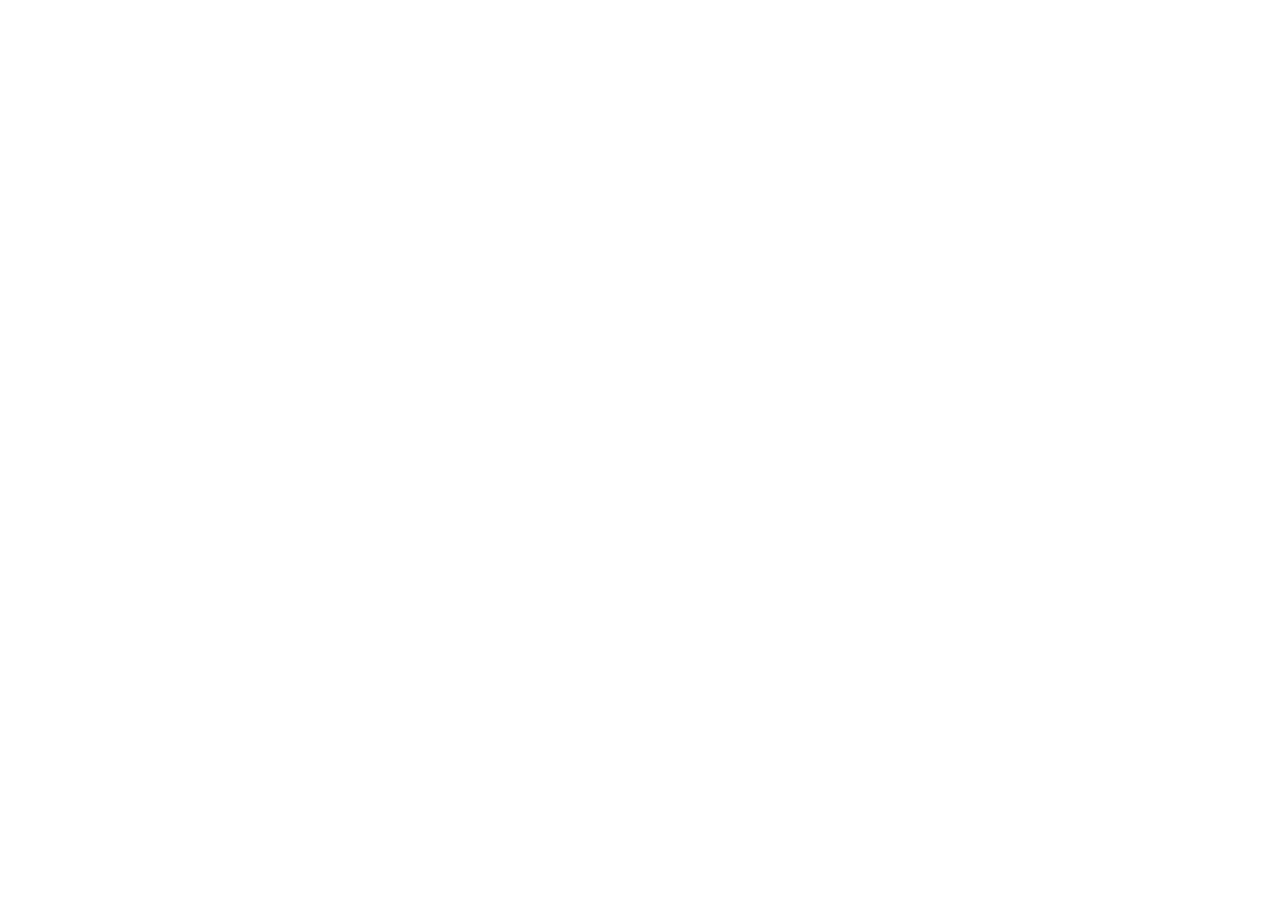
==== index.html @ f56cbf00 "Add static preview entry point" ====
<!doctype html>
<html lang="en">
<head>
  <meta charset="utf-8" />
  <meta name="viewport" content="width=device-width, initial-scale=1, viewport-fit=cover" />
  <meta name="theme-color" content="#0a0b0d" />
  <meta name="description" content="Explore Swift Wakala's agent and main-agent workflows in a no-login, synthetic interactive product preview." />
  <meta property="og:title" content="Swift Wakala | Interactive Preview" />
  <meta property="og:description" content="Explore the complete Swift Wakala journey. No login, no real funds, just an interactive product walkthrough." />
  <title>Swift Wakala — Interactive Product Preview</title>
  <link rel="icon" href="./favicon.svg" type="image/svg+xml" />
  <link rel="stylesheet" href="./styles.css" />
  <script src="./model.js" defer></script>
  <script src="./app.js" defer></script>
</head>
<body><div id="root"></div><noscript>This preview requires JavaScript. No account or login is needed.</noscript></body>
</html>
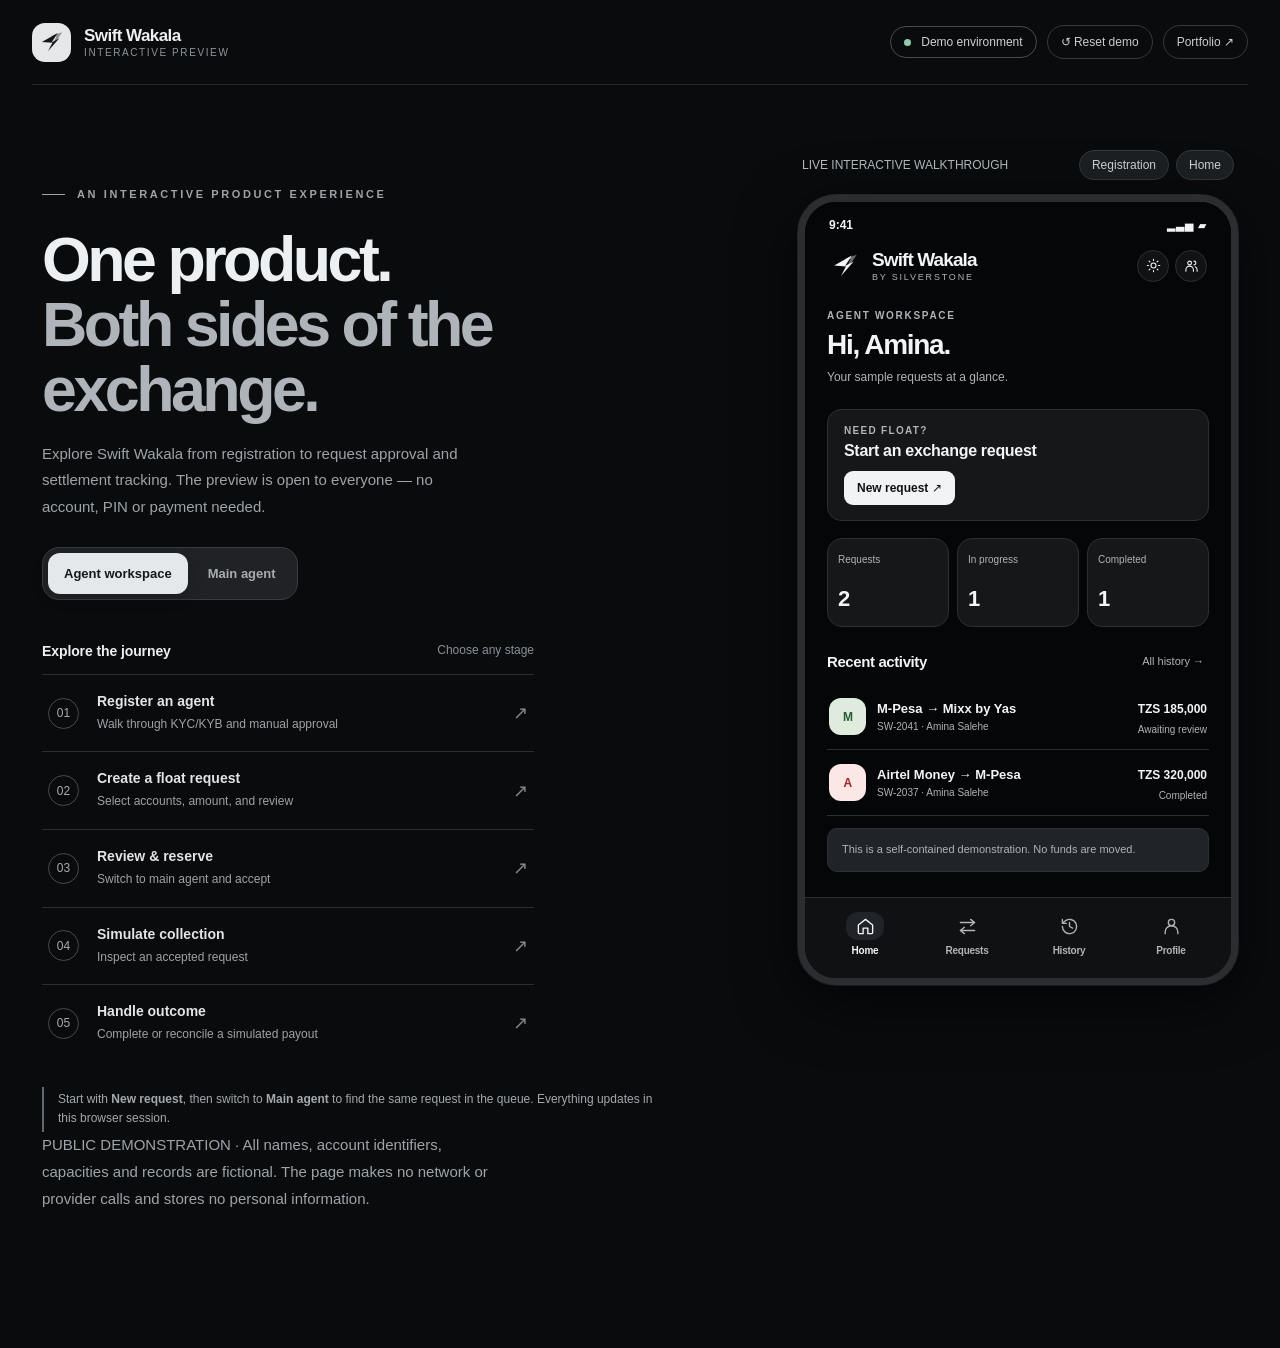
==== commit b67ad379: "Put Swift demo first on mobile, move clutter into an optional guide" ====
--- a/index.html
+++ b/index.html
@@ -9,9 +9,10 @@
   <meta property="og:description" content="Explore the complete Swift Wakala journey. No login, no real funds, just an interactive product walkthrough." />
   <title>Swift Wakala — Interactive Product Preview</title>
   <link rel="icon" href="./favicon.svg" type="image/svg+xml" />
-  <link rel="stylesheet" href="./styles.css" />
+  <link rel="stylesheet" href="./styles.css?v=20261018-clean-mobile" />
   <script src="./model.js" defer></script>
-  <script src="./app.js" defer></script>
+  <link rel="stylesheet" href="./mobile.css?v=20261018-clean-mobile" />
+  <script src="./app.js?v=20261018-clean-mobile" defer></script>
 </head>
 <body><div id="root"></div><noscript>This preview requires JavaScript. No account or login is needed.</noscript></body>
 </html>
--- a/styles.css
+++ b/styles.css
@@ -0,0 +1,11 @@
+:root{font-family:Inter,ui-sans-serif,-apple-system,BlinkMacSystemFont,"Segoe UI",sans-serif;font-synthesis:none;font-optical-sizing:auto;-webkit-font-smoothing:antialiased}*{box-sizing:border-box}body{margin:0;background:#0a0b0d;color:#edf0f2}button,input,select,textarea{font:inherit}button{cursor:pointer}button:disabled{cursor:not-allowed;opacity:.45}a{color:inherit;text-decoration:none}button:focus-visible,input:focus-visible,select:focus-visible,textarea:focus-visible{outline:2px solid #8dc6ff;outline-offset:3px}
+body[data-theme="light"]{--app-bg:#eef0f2;--app-surface:#fff;--app-text:#16191d;--app-secondary:#565b62;--app-border:#d6dade;--app-tint:#e5e8eb;--app-cta:#202428;--app-cta-text:#fff;--app-glass:rgba(255,255,255,.94);--app-green:#18744d;--app-orange:#946226;--app-danger:#a43d4b}
+body[data-theme="dark"]{--app-bg:#050607;--app-surface:#151719;--app-text:#f3f4f5;--app-secondary:#afb4b8;--app-border:#2c3033;--app-tint:#202327;--app-cta:#f2f3f4;--app-cta-text:#101214;--app-glass:rgba(17,19,21,.94);--app-green:#89d6aa;--app-orange:#e4be76;--app-danger:#f1a8b0}
+.shell{max-width:1550px;margin:0 auto;min-height:100svh;padding:0 32px}.topbar{height:85px;border-bottom:1px solid #282b2e;display:flex;justify-content:space-between;align-items:center;gap:20px}.brand{display:flex;align-items:center;gap:13px}.brand-mark{height:39px;width:39px;display:grid;place-items:center;background:#e5e7e8;color:#151718;border-radius:13px}.brand-mark svg{width:26px;height:26px}.brand-name{font-size:17px;letter-spacing:-.55px;font-weight:750}.brand-sub{font-size:10px;color:#8e959b;margin-top:1px;letter-spacing:1.6px;text-transform:uppercase}.top-actions{display:flex;align-items:center;gap:10px}.demo-tag{border:1px solid #474b50;border-radius:30px;font-size:12px;padding:8px 13px;color:#cdd1d4;white-space:nowrap}.demo-tag i,.dot{height:7px;width:7px;border-radius:50%;display:inline-block;background:#91cbac;margin-right:7px}.top-small{background:transparent;border:1px solid #35393d;color:#c9cdd1;border-radius:30px;padding:9px 13px;font-size:12px}.top-small:hover{background:#24272b}
+.studio{display:grid;grid-template-columns:minmax(320px,1fr) minmax(388px,476px);gap:clamp(30px,6vw,105px);align-items:start;max-width:1220px;margin:0 auto;padding:65px 10px 110px}.pitch{padding-top:38px}.eyebrow{font-size:11px;font-weight:750;text-transform:uppercase;letter-spacing:2.6px;color:#9da3a7;display:flex;gap:12px;align-items:center}.eyebrow:before{content:"";display:block;width:23px;height:1px;background:#9da3a7}.pitch h1{font-size:clamp(42px,4.9vw,70px);letter-spacing:-3.5px;line-height:1.04;font-weight:700;margin:27px 0 18px;max-width:660px}.pitch h1 em{font-style:normal;color:#aeb4b9}.pitch>p{color:#9da4a9;line-height:1.78;font-size:15px;max-width:450px;margin:0 0 26px}.role-picker{display:inline-flex;gap:4px;background:#202225;border:1px solid #393c3f;padding:5px;border-radius:17px;max-width:100%}.role-picker button{color:#a8adb2;font-size:13px;padding:13px 16px;border:none;background:transparent;border-radius:12px;font-weight:600;white-space:nowrap}.role-picker button.selected{color:#151719;background:#e5e8ea;box-shadow:0 4px 15px #0003}.role-picker button:not(.selected):hover{color:#fff}.journey{margin-top:43px;max-width:492px}.journey-head{display:flex;justify-content:space-between;gap:10px;margin-bottom:15px}.journey-head h2{font-size:14px;letter-spacing:-.1px;font-weight:680;margin:0}.journey-head span{font-size:12px;color:#899198}.journey-step{width:100%;border:0;border-top:1px solid #2a2e32;background:transparent;color:#e2e5e8;display:flex;text-align:left;gap:18px;padding:18px 6px;align-items:center;transition:background .2s}.journey-step:hover{background:#1b1e20}.journey-step.active{background:#1c2024;border-radius:9px}.step-number{height:31px;width:31px;border:1px solid #444b51;display:grid;place-items:center;border-radius:50%;color:#a5adb3;font-size:12px;flex:none}.journey-step.active .step-number{border-color:#dfe3e5;color:#151719;background:#dfe3e5}.journey-step strong{display:block;font-size:14px;font-weight:600;margin-bottom:6px}.journey-step small{display:block;color:#9da3a7;font-size:12px;line-height:1.55}.step-arrow{margin-left:auto;color:#80868a;font-size:18px}.hint-note{border-left:2px solid #616a71;padding:3px 14px;font-size:12px;line-height:1.65;color:#a3a9ad;margin-top:25px}.footnote{font-size:11px;color:#7b8389;margin-top:30px;max-width:450px;line-height:1.65}
+.phone-wrap{position:sticky;top:30px;width:100%;max-width:440px;justify-self:end}.device-caption{display:flex;justify-content:space-between;align-items:center;color:#b5bdc1;font-size:12px;gap:10px;margin:0 4px 15px}.caption-controls{display:flex;gap:7px}.caption-button{border:1px solid #343a3e;background:#1c2023;color:#cfd4d8;border-radius:18px;padding:7px 12px;font-size:12px}.phone{height:min(790px,calc(100svh - 110px));min-height:600px;border:7px solid #2b2d31;border-radius:38px;background:var(--app-bg);box-shadow:0 16px 60px #000a,0 0 0 1px #696d7060;display:flex;flex-direction:column;color:var(--app-text);overflow:hidden;position:relative;transition:background .2s,color .2s}.phone-top{background:var(--app-bg);flex:none;padding:16px 24px 0;position:relative;z-index:2}.statusline{display:flex;align-items:center;justify-content:space-between;color:var(--app-text);font-weight:700;font-size:12px;padding:0 0 17px}.status-icons{font-size:11px;letter-spacing:1px}.inapp-header{display:flex;align-items:center;justify-content:space-between;padding-bottom:17px;gap:10px}.inapp-brand{display:flex;gap:10px;align-items:center;min-width:0}.wing{width:33px;height:29px;flex:none}.inapp-brand strong{font-size:19px;font-weight:740;letter-spacing:-.9px;display:block;white-space:nowrap}.inapp-brand small{font-size:9px;letter-spacing:1.8px;color:var(--app-secondary);text-transform:uppercase;display:block;margin-top:1px}.header-buttons{display:flex;gap:6px}.circle-btn{width:32px;height:32px;background:var(--app-glass);border:1px solid var(--app-border);color:var(--app-text);border-radius:50%;display:grid;place-items:center;font-size:12px}.phone-content{flex:1;overflow-y:auto;overscroll-behavior:contain;scrollbar-width:thin;padding:0 22px 28px}.app-nav{display:flex;flex:none;justify-content:space-between;align-items:center;background:var(--app-glass);border-top:1px solid var(--app-border);padding:9px 9px 17px;gap:0}.nav-item{flex:1;border:0;background:transparent;color:var(--app-secondary);min-width:0;display:flex;flex-direction:column;gap:5px;align-items:center;font-size:10px;font-weight:600;letter-spacing:-.25px;padding:5px 2px}.nav-item svg{height:19px;width:19px}.nav-item.active{color:var(--app-text)}.nav-icon{display:grid;place-items:center;width:38px;height:28px;border-radius:12px}.nav-item.active .nav-icon{background:var(--app-tint)}
+.screen{padding-top:11px;animation:enter .25s ease both}@keyframes enter{from{opacity:.65;transform:translateY(7px)}to{opacity:1;transform:translateY(0)}}.screen-head{margin-bottom:21px}.screen-kicker{font-size:10px;font-weight:750;text-transform:uppercase;letter-spacing:1.7px;color:var(--app-secondary);margin:0 0 8px}.screen-head h2{font-size:28px;line-height:1.16;letter-spacing:-1.3px;margin:0 0 7px;font-weight:720}.screen-head p{margin:0;color:var(--app-secondary);font-size:12px;line-height:1.65}.hero{background:var(--app-cta);color:var(--app-cta-text);border-radius:23px;padding:24px 22px;margin-bottom:20px;overflow:hidden;position:relative}.hero:after{content:"";position:absolute;right:-26px;top:-38px;height:140px;width:140px;border:1px solid currentColor;opacity:.13;transform:rotate(31deg);border-radius:40px}.hero small{font-size:11px;opacity:.7}.hero h3{font-size:27px;font-weight:720;letter-spacing:-1px;line-height:1.12;margin:14px 0}.hero p{font-size:12px;opacity:.74;line-height:1.6;margin:0 0 17px;max-width:255px}.hero-action{display:inline-flex;align-items:center;gap:8px;background:var(--app-bg);color:var(--app-text);border:none;border-radius:11px;padding:12px 15px;font-size:12px;font-weight:700;position:relative;z-index:1}.kpi-grid{display:grid;grid-template-columns:repeat(3,minmax(0,1fr));gap:8px;margin:0 0 23px}.kpi{background:var(--app-surface);border:1px solid var(--app-border);border-radius:15px;padding:14px 10px;min-width:0}.kpi span{display:block;font-size:10px;color:var(--app-secondary);line-height:1.4;min-height:28px}.kpi strong{display:block;font-size:22px;letter-spacing:-1px;margin-top:5px}.section-title{display:flex;align-items:center;justify-content:space-between;gap:8px;margin-bottom:12px}.section-title h3{font-size:15px;margin:0;font-weight:700;letter-spacing:-.4px}.text-link{border:0;background:transparent;color:var(--app-secondary);font-size:11px;padding:5px}.text-link:hover{text-decoration:underline}.data-row{display:flex;gap:11px;align-items:center;width:100%;text-align:left;color:var(--app-text);background:transparent;border:0;border-bottom:1px solid var(--app-border);padding:14px 2px}.data-row:hover,.account-item:hover{background:var(--app-tint);border-radius:10px}.network-emblem{width:37px;height:37px;border-radius:12px;display:grid;place-items:center;flex:none;font-size:12px;font-weight:800;letter-spacing:-.8px}.row-main{flex:1;min-width:0}.row-main strong{font-size:13px;display:block;font-weight:650;white-space:nowrap;overflow:hidden;text-overflow:ellipsis}.row-main small{display:block;font-size:10px;color:var(--app-secondary);margin-top:5px;white-space:nowrap;overflow:hidden;text-overflow:ellipsis}.row-tail{text-align:right}.row-tail strong{font-size:12px;white-space:nowrap}.row-tail small{display:block;color:var(--app-secondary);font-size:10px;margin-top:7px}.empty{border:1px dashed var(--app-border);border-radius:16px;padding:23px 18px;color:var(--app-secondary);font-size:12px;line-height:1.6;text-align:center}.filter-bar{display:flex;gap:7px;overflow:auto;padding:1px 0 12px;scrollbar-width:none}.filter{background:transparent;color:var(--app-secondary);border:1px solid var(--app-border);padding:8px 12px;border-radius:25px;font-size:11px;white-space:nowrap}.filter.active{background:var(--app-cta);color:var(--app-cta-text);border-color:var(--app-cta)}.pill{display:inline-flex;align-items:center;border-radius:6px;padding:4px 7px;background:var(--app-tint);font-size:9px;font-weight:700;white-space:nowrap}.pill.green{color:var(--app-green)}.pill.amber{color:var(--app-orange)}.pill.red{color:var(--app-danger)}.pill.grey{color:var(--app-secondary)}.pill + .pill{margin-left:4px}
+.form-card{padding:18px;background:var(--app-surface);border:1px solid var(--app-border);border-radius:18px;margin-bottom:15px}.card-caption{color:var(--app-secondary);text-transform:uppercase;letter-spacing:1.4px;font-weight:750;font-size:10px;margin:0 0 14px}.field{margin:0 0 15px}.field:last-child{margin-bottom:0}.field label{display:block;color:var(--app-text);font-size:12px;font-weight:620;margin:0 0 8px}.field input,.field select,.field textarea{width:100%;background:var(--app-bg);border:1px solid var(--app-border);border-radius:10px;color:var(--app-text);height:43px;padding:0 12px;font-size:13px;outline:none}.field textarea{height:72px;padding-top:12px;resize:vertical}.field input:focus,.field select:focus,.field textarea:focus{border-color:var(--app-secondary)}.field input::placeholder,.field textarea::placeholder{color:var(--app-secondary);opacity:.7}.field-help{display:block;color:var(--app-secondary);font-size:10px;margin-top:6px}.inline-two{display:grid;grid-template-columns:1fr 1fr;gap:10px}.switch-line{display:flex;align-items:center;gap:10px;justify-content:space-between;font-size:12px;color:var(--app-text);padding:6px 0}.switch-line input{accent-color:var(--app-text);width:17px;height:17px}.btn{display:inline-flex;align-items:center;justify-content:center;gap:8px;border:1px solid var(--app-border);background:var(--app-surface);color:var(--app-text);padding:12px 15px;min-height:43px;border-radius:11px;font-size:12px;font-weight:700;line-height:1.3}.btn.primary{background:var(--app-cta);color:var(--app-cta-text);border-color:var(--app-cta)}.btn.secondary{background:var(--app-tint)}.btn.warn{border-color:var(--app-danger);color:var(--app-danger)}.btn.full{width:100%}.btn:hover{filter:brightness(.93)}.btn + .btn{margin-left:7px}.button-row{display:flex;flex-wrap:wrap;gap:8px;margin:13px 0}.button-row .btn{flex:1;margin:0}.caption{font-size:10px;line-height:1.5;color:var(--app-secondary)}.detail-card{border:1px solid var(--app-border);padding:16px;border-radius:18px;background:var(--app-surface);margin:0 0 15px}.detail-card h3{font-size:16px;margin:0 0 10px;letter-spacing:-.3px}.detail-card p{font-size:12px;color:var(--app-secondary);line-height:1.6}.divider{height:1px;background:var(--app-border);margin:15px 0}.detail-line{display:flex;justify-content:space-between;gap:12px;padding:9px 0;font-size:11px;border-bottom:1px solid var(--app-border)}.detail-line:last-child{border:0}.detail-line span{color:var(--app-secondary)}.detail-line strong{text-align:right;font-size:11px;max-width:63%;overflow-wrap:anywhere}.money-hero{background:var(--app-surface);border:1px solid var(--app-border);border-radius:19px;padding:22px;margin-bottom:17px}.money-hero small{font-size:12px;color:var(--app-secondary)}.money-hero strong{font-size:32px;letter-spacing:-1.2px;display:block;margin:8px 0}.money-hero p{margin:0;font-size:11px;line-height:1.5;color:var(--app-secondary)}.notice{border:1px solid var(--app-border);background:var(--app-tint);padding:12px 14px;border-radius:10px;line-height:1.6;color:var(--app-secondary);font-size:11px;margin:12px 0}.notice strong{color:var(--app-text)}.back{border:0;background:transparent;color:var(--app-secondary);font-size:12px;padding:3px 0 18px}.request-item{border:1px solid var(--app-border);background:var(--app-surface);border-radius:16px;margin:0 0 11px;text-align:left;padding:16px;width:100%;color:var(--app-text)}.request-item:hover{border-color:var(--app-secondary)}.request-top{display:flex;align-items:center;justify-content:space-between;gap:8px}.request-top strong{font-size:12px}.request-route{font-size:13px;line-height:1.6;margin:11px 0 7px}.request-meta{font-size:11px;color:var(--app-secondary);display:flex;justify-content:space-between;gap:7px}.account-item{padding:14px 4px;border-bottom:1px solid var(--app-border);display:flex;align-items:center;gap:12px}.account-item .row-main{font-size:12px}.timeline{border-left:1px solid var(--app-border);margin:13px 0 18px 6px;padding-left:19px}.timeline-item{position:relative;font-size:11px;color:var(--app-secondary);padding:0 0 17px;line-height:1.55}.timeline-item:before{content:"";width:7px;height:7px;position:absolute;left:-23px;top:4px;background:var(--app-secondary);border:2px solid var(--app-bg);border-radius:50%}.progress-track{display:flex;gap:5px;margin:13px 0 21px}.progress-track span{height:4px;flex:1;background:var(--app-border);border-radius:10px}.progress-track span.done{background:var(--app-text)}.welcome-screen{text-align:center;padding-top:37px}.welcome-screen .intro-mark{display:grid;place-items:center;height:85px;width:85px;background:var(--app-surface);border-radius:27px;margin:0 auto 20px}.welcome-screen .intro-mark svg{width:60px;height:60px}.welcome-screen h2{font-size:30px;letter-spacing:-1px;line-height:1.15;margin:0 0 13px}.welcome-screen p{font-size:13px;color:var(--app-secondary);line-height:1.8;margin-bottom:20px}.intro-actions{display:grid;gap:10px}
+.overlay{position:absolute;inset:0;background:#0009;z-index:10;display:flex;align-items:flex-end}.sheet{background:var(--app-bg);border-radius:23px 23px 0 0;box-shadow:0 -10px 35px #0004;color:var(--app-text);width:100%;padding:15px 23px 35px;max-height:85%;overflow:auto}.sheet-handle{height:4px;width:38px;border-radius:10px;background:var(--app-border);margin:0 auto 20px}.sheet h3{font-size:20px;letter-spacing:-.6px;margin:0 0 10px}.sheet p{font-size:12px;line-height:1.7;color:var(--app-secondary);margin:0 0 14px}.toast{position:absolute;bottom:90px;left:14px;right:14px;background:var(--app-cta);color:var(--app-cta-text);border-radius:11px;font-size:12px;line-height:1.5;padding:14px 17px;z-index:20;box-shadow:0 5px 24px #0005}.mini-progress{font-size:10px;text-transform:uppercase;letter-spacing:1px;font-weight:700;color:var(--app-secondary);margin:7px 0 12px}.footer-area{margin-top:20px}.flow-explainer{display:flex;gap:8px;flex-wrap:wrap;margin:12px 0}.tiny-pill{border:1px solid var(--app-border);font-size:10px;padding:6px 9px;border-radius:10px;color:var(--app-secondary)}
+@media(max-width:900px){.shell{padding:0 18px}.studio{grid-template-columns:1fr;gap:25px;padding:36px 0 60px}.pitch{padding:0}.pitch h1{font-size:clamp(38px,7vw,60px);letter-spacing:-2px;margin:18px 0}.journey{margin-top:24px;max-width:none}.journey-step{padding:11px 6px}.phone-wrap{position:static;justify-self:center;max-width:470px}.phone{height:740px}.topbar{height:72px}.footnote{margin:15px 0}.device-caption{margin-top:10px}}@media(max-width:480px){.shell{padding:0 12px}.topbar{height:66px}.brand-name{font-size:15px}.brand-mark{width:33px;height:33px}.top-actions .demo-tag{display:none}.top-small{font-size:11px;padding:9px}.studio{padding:25px 0 45px}.pitch h1{font-size:40px;letter-spacing:-2px}.pitch>p{font-size:13px;line-height:1.65}.role-picker{width:100%}.role-picker button{flex:1;padding:12px 7px;font-size:12px}.journey{display:none}.hint-note{margin-top:14px}.phone-wrap{width:100%;max-width:none}.phone{width:100%;height:min(740px,calc(100svh - 96px));min-height:570px;border-radius:26px;border-width:4px}.phone-content{padding-left:17px;padding-right:17px}.phone-top{padding-left:19px;padding-right:19px}.screen-head h2{font-size:26px}.device-caption{font-size:11px}.caption-button{font-size:11px;padding:6px 9px}}@media(prefers-reduced-motion:reduce){.screen{animation:none}*{scroll-behavior:auto!important;transition:none!important}}
+@media(max-width:480px){.pitch h1{font-size:33px;line-height:1.05;letter-spacing:-1.6px;margin:12px 0}.pitch>p{font-size:12px;margin-bottom:16px}.pitch .eyebrow{font-size:9px;letter-spacing:2px}.hint-note,.footnote{display:none}.studio{gap:10px}.role-picker button{padding:10px 7px}.device-caption{margin-top:9px;margin-bottom:10px}}
--- a/mobile.css
+++ b/mobile.css
@@ -0,0 +1,66 @@
+
+/* Put the actual product first on small screens. No duplicate marketing hero. */
+.mobile-stage,.mobile-more{display:none}
+.quick-start{background:var(--app-surface);border:1px solid var(--app-border);border-radius:14px;padding:15px 16px;margin:0 0 17px;display:grid;gap:6px}
+.quick-start-label{color:var(--app-secondary);font-size:10px;font-weight:750;letter-spacing:1.3px}
+.quick-start strong{font-size:16px;font-weight:720;letter-spacing:-.3px}
+.quick-start-action{border:none;background:var(--app-cta);color:var(--app-cta-text);font-size:12px;font-weight:700;border-radius:9px;padding:10px 13px;justify-self:start;margin-top:5px}
+.quick-start-action:hover{filter:brightness(.9)}
+@media(max-width:900px){
+  .shell{padding:0 16px}
+  .topbar{height:58px;gap:10px}
+  .studio{display:flex;flex-direction:column;gap:0;margin:0 auto;padding:0 0 45px}
+  .pitch{display:none}
+  .phone-wrap{order:-1;position:static;max-width:540px;width:100%;margin:0 auto}
+  .device-caption{display:none}
+  .mobile-stage{display:flex;align-items:center;gap:14px;padding:13px 1px 12px;justify-content:space-between}
+  .mobile-stage-label{color:#a1a6aa;font-size:12px;font-weight:650;white-space:nowrap}
+  .mobile-role-picker{display:flex;min-width:0;gap:3px;background:#222529;border:1px solid #393e42;padding:3px;border-radius:11px;flex:1;max-width:350px}
+  .mobile-role-picker button{border:0;background:transparent;color:#b3bac0;padding:10px 9px;font-size:12px;font-weight:700;min-width:0;flex:1;border-radius:8px;white-space:nowrap}
+  body[data-role="agent"] .mobile-role-picker [data-role="agent"],body[data-role="main"] .mobile-role-picker [data-role="main"]{background:#f0f1f2;color:#121416}
+  .phone{height:min(780px,calc(100svh - 145px));min-height:485px;border-radius:22px;border-width:4px}
+  .mobile-more{display:block;margin:14px 0 0;border-top:1px solid #34383c;border-bottom:1px solid #34383c;color:#c4c9ce}
+  .mobile-more summary{cursor:pointer;list-style:none;display:flex;justify-content:space-between;align-items:center;font-size:12px;font-weight:650;padding:14px 3px}
+  .mobile-more summary::-webkit-details-marker{display:none}
+  .mobile-more summary span{font-size:19px;font-weight:400;line-height:1}
+  .mobile-more[open] summary span{transform:rotate(45deg)}
+  .mobile-more-inner{padding:0 3px 15px}
+  .mobile-more-inner p{font-size:12px;line-height:1.65;color:#929ba1;margin:0 0 14px}
+  .mobile-more-actions{display:flex;gap:8px;flex-wrap:wrap}
+  .mobile-more-actions button{border:1px solid #4b5258;color:#d8dde0;background:#1d2023;border-radius:8px;padding:10px 12px;font-size:12px}
+  .phone-top{padding-top:11px}
+  .statusline{display:none}
+  .inapp-header{padding-bottom:10px}
+  .inapp-brand small{display:none}
+  .screen{padding-top:8px}
+  .screen-head{margin-bottom:13px}
+  .screen-head h2{font-size:24px}
+  .screen-head p{font-size:12px}
+  .kpi-grid{gap:7px;margin-bottom:17px}
+  .kpi{padding:11px 8px}
+  .kpi strong{font-size:21px}
+  .app-nav{padding-bottom:10px}
+}
+@media(max-width:480px){
+  .shell{padding:0 12px}
+  .topbar{height:56px}
+  .brand{gap:8px}
+  .brand-sub{display:none}
+  .brand-mark{height:33px;width:33px;border-radius:10px}
+  .brand-name{font-size:16px}
+  .demo-tag,.top-actions button[data-action="reset"]{display:none!important}
+  .top-actions{gap:0}
+  .top-small{padding:8px 10px;font-size:11px}
+  .studio{padding-top:0}
+  .mobile-stage{padding:10px 0}
+  .mobile-stage-label{font-size:11px}
+  .mobile-role-picker button{padding:9px 6px;font-size:12px}
+  .phone{height:calc(100svh - 126px);min-height:440px;border-radius:18px;border-width:3px}
+  .phone-content{padding-left:16px;padding-right:16px}
+  .phone-top{padding-left:16px;padding-right:16px}
+  .inapp-brand strong{font-size:17px}
+  .quick-start{padding:13px 14px}
+  .quick-start strong{font-size:15px}
+  .kpi span{font-size:9px}
+}
+@media(prefers-reduced-motion:reduce){.mobile-more summary span{transition:none}}
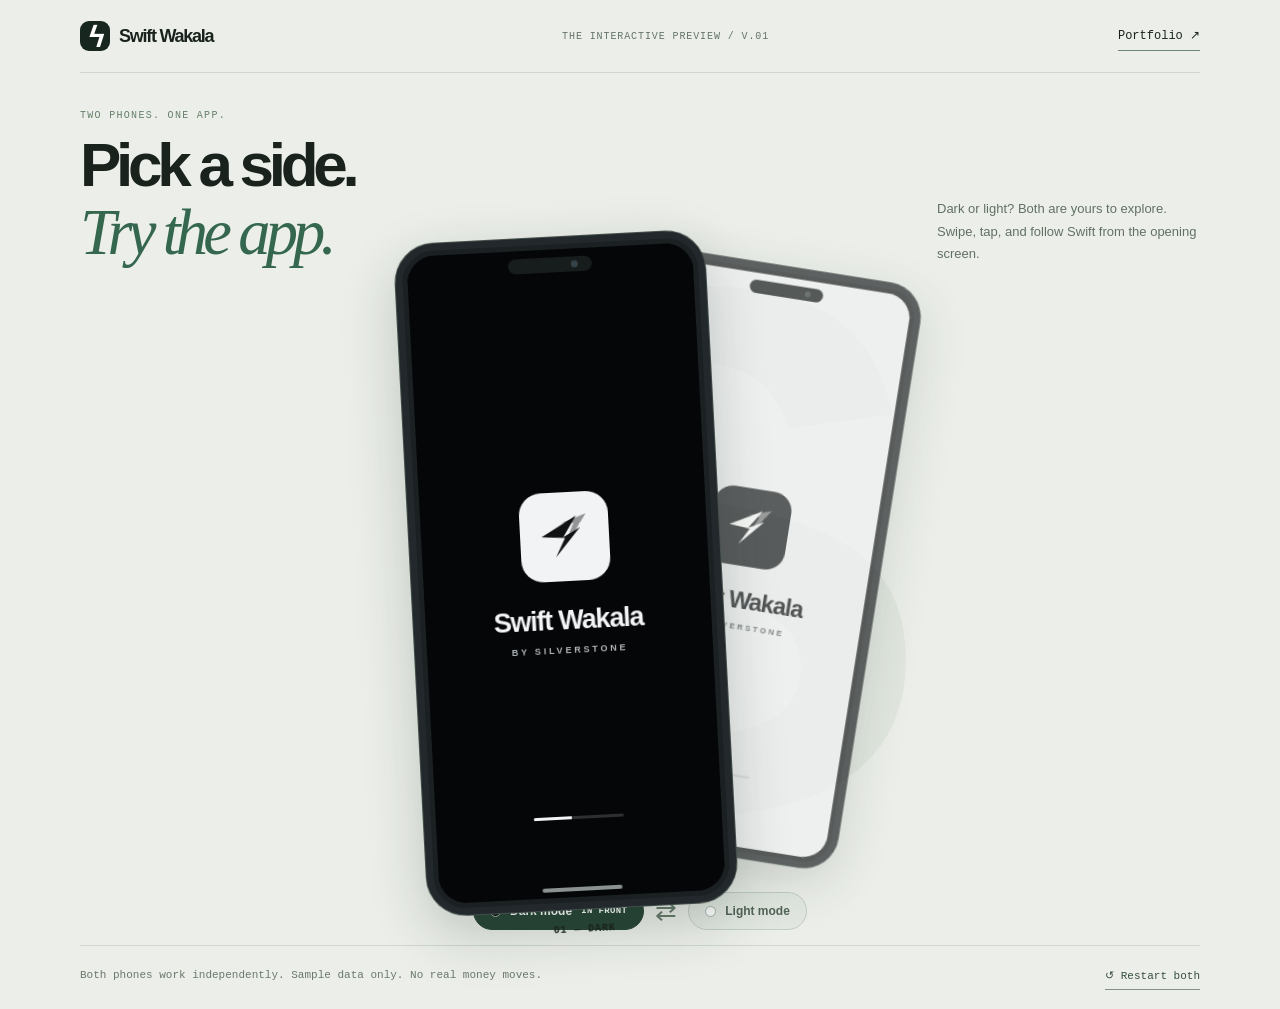
==== commit 7650337f: "Launch dual interactive light and dark phone showcase as Swift preview homepage" ====
--- a/index.html
+++ b/index.html
@@ -1,18 +1,58 @@
 <!doctype html>
 <html lang="en">
 <head>
-  <meta charset="utf-8" />
-  <meta name="viewport" content="width=device-width, initial-scale=1, viewport-fit=cover" />
-  <meta name="theme-color" content="#0a0b0d" />
-  <meta name="description" content="Explore Swift Wakala's agent and main-agent workflows in a no-login, synthetic interactive product preview." />
-  <meta property="og:title" content="Swift Wakala | Interactive Preview" />
-  <meta property="og:description" content="Explore the complete Swift Wakala journey. No login, no real funds, just an interactive product walkthrough." />
-  <title>Swift Wakala — Interactive Product Preview</title>
-  <link rel="icon" href="./favicon.svg" type="image/svg+xml" />
-  <link rel="stylesheet" href="./styles.css?v=20261018-clean-mobile" />
-  <script src="./model.js" defer></script>
-  <link rel="stylesheet" href="./mobile.css?v=20261018-clean-mobile" />
-  <script src="./app.js?v=20261018-clean-mobile" defer></script>
+  <meta charset="utf-8">
+  <meta name="viewport" content="width=device-width,initial-scale=1,viewport-fit=cover">
+  <meta name="theme-color" content="#ecefe9">
+  <meta name="description" content="Explore Swift Wakala on two independent interactive phone screens, with splash, light and dark mode, and swipe-to-swap navigation.">
+  <meta property="og:title" content="Swift Wakala / Two Ways to Explore">
+  <meta property="og:description" content="Two interactive phones. Dark and light. Start from the splash.">
+  <title>Swift Wakala / Interactive Phones</title>
+  <link rel="icon" href="./favicon.svg" type="image/svg+xml">
+  <link rel="stylesheet" href="./showcase.css?v=20261019-1">
+  <script src="./showcase.js?v=20261019-1" defer></script>
 </head>
-<body><div id="root"></div><noscript>This preview requires JavaScript. No account or login is needed.</noscript></body>
+<body>
+  <a class="skip-link" href="#phone-stage">Skip to the phones</a>
+  <main class="showcase">
+    <header class="topline">
+      <a class="wordmark" href="https://smart01-bot.github.io/" aria-label="Return to the portfolio"><span class="bolt" aria-hidden="true">ϟ</span> Swift Wakala</a>
+      <span class="subtitle">THE INTERACTIVE PREVIEW / V.01</span>
+      <a class="back-link" href="https://smart01-bot.github.io/">Portfolio ↗</a>
+    </header>
+    <div class="opening">
+      <div><span class="eyebrow">TWO PHONES. ONE APP.</span><h1>Pick a side.<br><em>Try the app.</em></h1></div>
+      <p>Dark or light? Both are yours to explore. Swipe, tap, and follow Swift from the opening screen.</p>
+    </div>
+    <section class="phone-stage" id="phone-stage" aria-label="Two independently interactive Swift Wakala phones. Swipe or use the buttons to switch." tabindex="0">
+      <div class="stage-letter" aria-hidden="true">S</div>
+      <div class="handset is-front" data-phone="dark">
+        <div class="device">
+          <div class="earpiece" aria-hidden="true"><span></span></div>
+          <iframe src="./experience.html?handset=1&amp;theme=dark" loading="eager" title="Swift Wakala dark mode phone, interactive application"></iframe>
+          <div class="home-bar" aria-hidden="true"></div>
+        </div>
+        <span class="sticker">01 — DARK</span>
+      </div>
+      <div class="handset is-back" data-phone="light">
+        <div class="device">
+          <div class="earpiece" aria-hidden="true"><span></span></div>
+          <iframe src="./experience.html?handset=1&amp;theme=light" loading="eager" title="Swift Wakala light mode phone, interactive application"></iframe>
+          <div class="home-bar" aria-hidden="true"></div>
+        </div>
+        <span class="sticker">02 — LIGHT</span>
+      </div>
+      <div class="swipe-note" aria-hidden="true">← SWIPE TO SWAP →</div>
+    </section>
+    <div class="selector" role="group" aria-label="Bring a phone to the front">
+      <button type="button" data-focus="dark" aria-pressed="true"><i class="dark-dot" aria-hidden="true"></i> Dark mode <span class="front-note">IN FRONT</span></button>
+      <span class="swap" aria-hidden="true">⇄</span>
+      <button type="button" data-focus="light" aria-pressed="false"><i class="light-dot" aria-hidden="true"></i> Light mode <span class="front-note">IN FRONT</span></button>
+    </div>
+    <footer class="bottomline">
+      <p>Both phones work independently. Sample data only. No real money moves.</p>
+      <button type="button" id="restart">↺ Restart both</button>
+    </footer>
+  </main>
+</body>
 </html>
--- a/showcase.css
+++ b/showcase.css
@@ -0,0 +1,76 @@
+/* Two handset objects, both running the actual synthetic Swift browser app. */
+:root{--paper:#ecefe9;--ink:#19221d;--pine:#244b39;--line:#ced6ce;color-scheme:light}
+*{box-sizing:border-box}
+body{margin:0;background:var(--paper);color:var(--ink);font-family:Arial,Helvetica,sans-serif;-webkit-font-smoothing:antialiased;min-width:300px}
+a{color:inherit;text-decoration:none}
+button{font:inherit;cursor:pointer}
+button:focus-visible,a:focus-visible,.phone-stage:focus-visible{outline:3px solid #b77755;outline-offset:5px}
+.skip-link{position:fixed;top:-100px;left:12px;padding:11px 16px;background:var(--pine);color:white;z-index:50}.skip-link:focus{top:10px}
+.showcase{width:min(1120px,calc(100% - 66px));min-height:100svh;margin:auto;display:flex;flex-direction:column}
+.topline{display:flex;align-items:center;justify-content:space-between;gap:18px;height:73px;border-bottom:1px solid var(--line)}
+.wordmark{font-size:18px;font-weight:800;letter-spacing:-.07em;display:flex;align-items:center;gap:9px;white-space:nowrap}
+.bolt{display:grid;place-items:center;background:#182620;color:white;border-radius:9px;height:30px;width:30px;font-size:28px}
+.subtitle,.eyebrow,.bottomline,.swipe-note,.sticker,.front-note{font-family:"Courier New",Courier,monospace}
+.subtitle{font-size:10px;letter-spacing:.09em;color:#647469}
+.back-link{font:12px "Courier New",monospace;border-bottom:1px solid #6d8675;padding:7px 0;white-space:nowrap}
+.opening{display:flex;align-items:end;justify-content:space-between;gap:40px;padding-top:31px}
+.eyebrow{font-size:10px;letter-spacing:.13em;color:#637f69}
+.opening h1{font-weight:800;font-size:clamp(40px,5vw,62px);letter-spacing:-.085em;line-height:1.02;margin:11px 0 0}
+.opening h1 em{font:italic 1.04em Georgia,serif;letter-spacing:-.075em;color:#35674f}
+.opening p{font-size:13px;line-height:1.75;color:#617064;max-width:263px;margin:0 0 4px}
+.phone-stage{position:relative;height:min(700px,68svh);min-height:535px;margin-top:3px;isolation:isolate;touch-action:pan-y;outline:none}
+.stage-letter{position:absolute;top:45%;left:49%;transform:translate(-50%,-50%);font-size:min(78vw,750px);font-weight:900;letter-spacing:-.15em;line-height:1;pointer-events:none;color:#e1e7df;user-select:none}
+.handset{position:absolute;top:49%;left:50%;width:clamp(235px,26vw,310px);aspect-ratio:9/19.5;z-index:1;transition:transform .62s cubic-bezier(.2,1,.3,1),opacity .45s ease,filter .45s ease;will-change:transform;cursor:pointer}
+.device{width:100%;height:100%;background:#1b2022;border:7px solid #22282b;padding:5px;border-radius:39px;overflow:hidden;box-shadow:0 19px 56px #192a2338,0 0 0 1px #4a5551;position:relative}
+.device iframe{width:100%;height:100%;display:block;border:none;border-radius:28px;background:#08090a}
+.earpiece{position:absolute;width:84px;height:15px;background:#171c1d;border-radius:18px;left:50%;top:13px;transform:translateX(-50%);z-index:4;pointer-events:none}
+.earpiece span{display:block;width:7px;height:7px;border-radius:50%;background:#35434a;margin:4px 0 0 63px}
+.home-bar{position:absolute;width:80px;height:4px;border-radius:3px;background:#c4cdca;opacity:.7;bottom:11px;left:50%;transform:translateX(-50%);pointer-events:none}
+.handset.is-front{z-index:3;opacity:1;filter:none;transform:translate(-50%,-50%) translateX(-74px) rotate(-3deg)}
+.handset.is-back{z-index:2;opacity:.72;filter:saturate(.75);transform:translate(-50%,-50%) translateX(104px) translateY(-14px) rotate(9deg) scale(.88)}
+.handset.is-back iframe{pointer-events:none}
+.handset.is-back:hover{opacity:.93}
+.sticker{position:absolute;left:50%;bottom:-26px;transform:translateX(-50%);white-space:nowrap;font-size:10px;letter-spacing:.09em;font-weight:700}
+.swipe-note{position:absolute;left:50%;bottom:2px;transform:translateX(-50%);white-space:nowrap;color:#617466;font-size:10px;letter-spacing:.08em}
+.selector{display:flex;justify-content:center;align-items:center;gap:11px;padding:7px 0 15px}
+.selector button{background:#e2e8e1;color:#526456;border:1px solid #c2cec3;border-radius:40px;padding:11px 16px;font-weight:700;font-size:12px;display:flex;gap:9px;align-items:center;white-space:nowrap}
+.selector button[aria-pressed=true]{background:#274536;color:#fff;border-color:#274536}
+.selector i{width:11px;height:11px;display:block;border-radius:50%;border:1px solid #a6b5aa}
+.dark-dot{background:#111415}.light-dot{background:white}
+.front-note{font-size:9px;letter-spacing:.04em}
+.selector button[aria-pressed=false] .front-note{display:none}
+.swap{font-size:26px;color:#687b6a}
+.bottomline{border-top:1px solid var(--line);padding:16px 0 19px;display:flex;justify-content:space-between;align-items:center;gap:24px;font-size:11px;color:#69786b;margin-top:auto}
+.bottomline p{margin:0;line-height:1.6}
+.bottomline button{font-size:11px;border:0;border-bottom:1px solid #839186;background:none;color:#364f3e;padding:7px 0;white-space:nowrap}
+@media(max-width:750px){
+.showcase{width:calc(100% - 34px)}
+.topline{height:62px}
+.wordmark{font-size:16px}.bolt{width:28px;height:28px}
+.subtitle{display:none}
+.opening{padding-top:24px}
+.opening h1{font-size:clamp(38px,8.5vw,53px)}
+.opening p{display:none}
+.phone-stage{height:min(660px,69svh);min-height:485px;margin-top:9px}
+.handset{width:clamp(219px,61vw,285px)}
+.handset.is-front{transform:translate(-50%,-50%) translateX(-35px) rotate(-3.5deg)}
+.handset.is-back{transform:translate(-50%,-50%) translateX(64px) translateY(-11px) rotate(8deg) scale(.88)}
+}
+@media(max-width:440px){
+.showcase{width:calc(100% - 28px)}
+.opening h1{font-size:37px}
+.phone-stage{height:575px;min-height:0}
+.handset{width:clamp(207px,66vw,264px)}
+.handset.is-front{transform:translate(-50%,-50%) translateX(-25px) rotate(-3deg)}
+.handset.is-back{transform:translate(-50%,-50%) translateX(59px) translateY(-8px) rotate(8deg) scale(.87)}
+.device{border-radius:31px;border-width:6px;padding:4px}
+.device iframe{border-radius:22px}
+.earpiece{top:11px;width:65px;height:12px}.earpiece span{margin:3px 0 0 48px;width:6px;height:6px}
+.sticker{bottom:-22px;font-size:9px}
+.selector{gap:6px}
+.selector button{padding:10px 12px;font-size:11px;gap:6px}
+.front-note{display:none!important}
+.bottomline{gap:8px}.bottomline p{max-width:220px;font-size:10px}.bottomline button{font-size:10px}
+}
+@media(max-width:355px){.phone-stage{height:525px}.handset{width:68vw}.selector button{padding:9px;font-size:10px}}
+@media(prefers-reduced-motion:reduce){.handset{transition:none!important}}
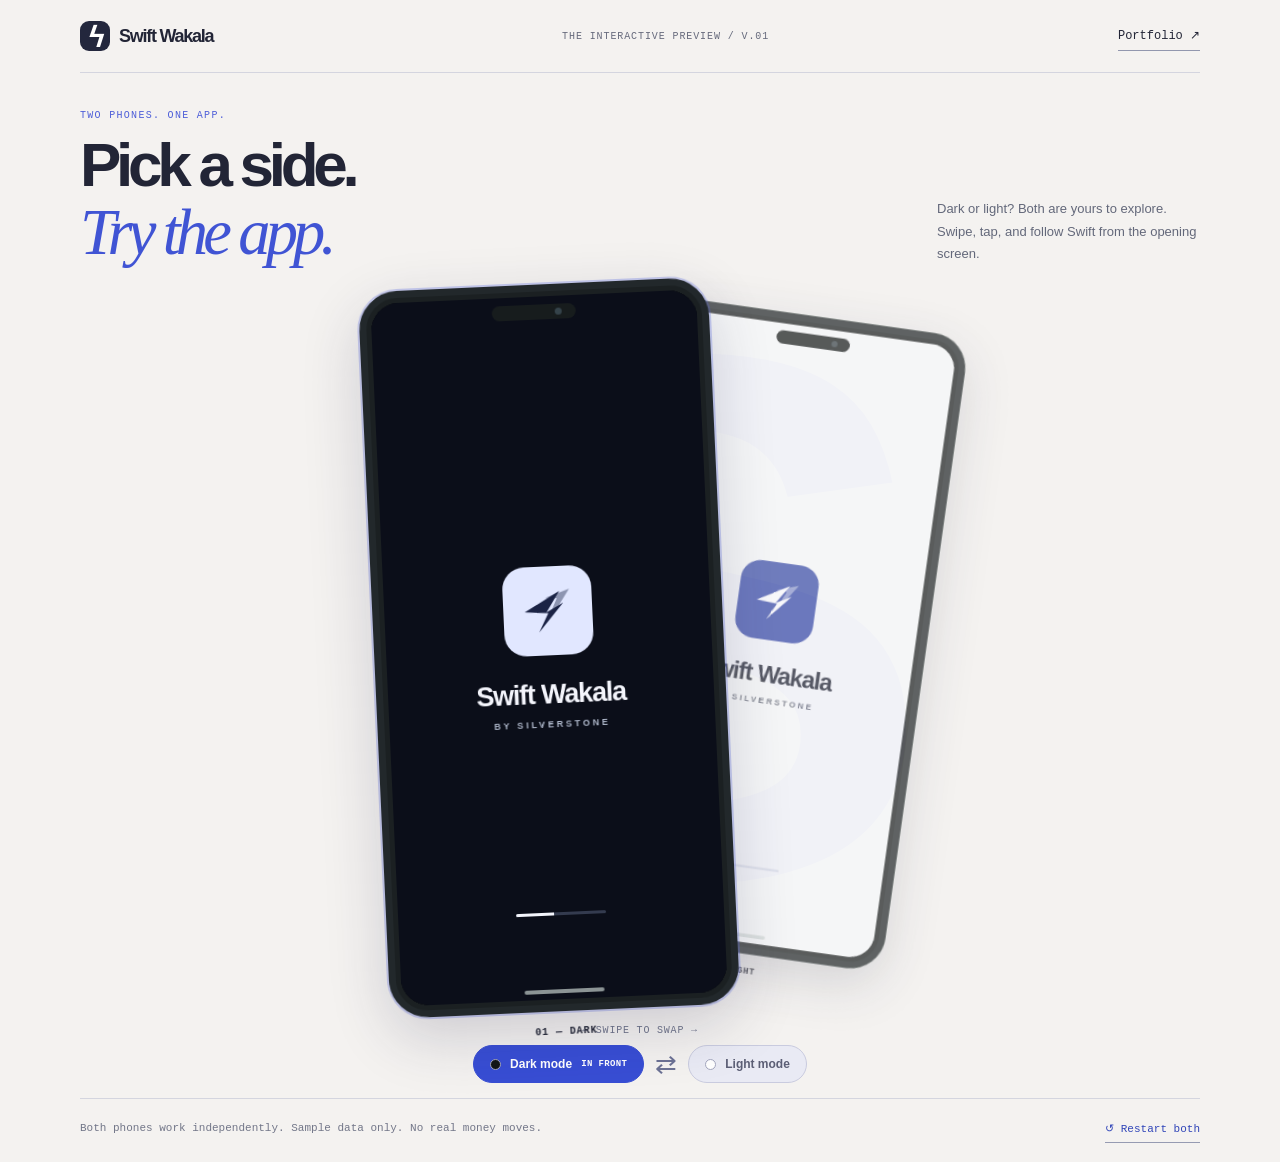
==== commit 412b23cd: "Refresh Swift showcase with porcelain charcoal and cobalt colours" ====
--- a/index.html
+++ b/index.html
@@ -3,13 +3,13 @@
 <head>
   <meta charset="utf-8">
   <meta name="viewport" content="width=device-width,initial-scale=1,viewport-fit=cover">
-  <meta name="theme-color" content="#ecefe9">
+  <meta name="theme-color" content="#f4f2f0">
   <meta name="description" content="Explore Swift Wakala on two independent interactive phone screens, with splash, light and dark mode, and swipe-to-swap navigation.">
   <meta property="og:title" content="Swift Wakala / Two Ways to Explore">
   <meta property="og:description" content="Two interactive phones. Dark and light. Start from the splash.">
   <title>Swift Wakala / Interactive Phones</title>
   <link rel="icon" href="./favicon.svg" type="image/svg+xml">
-  <link rel="stylesheet" href="./showcase.css?v=20261019-1">
+  <link rel="stylesheet" href="./showcase.css?v=20261019-cobalt-2">
   <script src="./showcase.js?v=20261019-1" defer></script>
 </head>
 <body>
--- a/showcase.css
+++ b/showcase.css
@@ -1,48 +1,48 @@
-/* Two handset objects, both running the actual synthetic Swift browser app. */
-:root{--paper:#ecefe9;--ink:#19221d;--pine:#244b39;--line:#ced6ce;color-scheme:light}
+/* Swift Wakala dual-phone stage: porcelain, graphite and cobalt. */
+:root{--paper:#f4f2f0;--ink:#222536;--accent:#3d51d5;--line:#d4d5df;color-scheme:light}
 *{box-sizing:border-box}
 body{margin:0;background:var(--paper);color:var(--ink);font-family:Arial,Helvetica,sans-serif;-webkit-font-smoothing:antialiased;min-width:300px}
 a{color:inherit;text-decoration:none}
 button{font:inherit;cursor:pointer}
-button:focus-visible,a:focus-visible,.phone-stage:focus-visible{outline:3px solid #b77755;outline-offset:5px}
-.skip-link{position:fixed;top:-100px;left:12px;padding:11px 16px;background:var(--pine);color:white;z-index:50}.skip-link:focus{top:10px}
+button:focus-visible,a:focus-visible,.phone-stage:focus-visible{outline:3px solid #5366e9;outline-offset:5px}
+.skip-link{position:fixed;top:-100px;left:12px;padding:11px 16px;background:var(--accent);color:white;z-index:50}.skip-link:focus{top:10px}
 .showcase{width:min(1120px,calc(100% - 66px));min-height:100svh;margin:auto;display:flex;flex-direction:column}
 .topline{display:flex;align-items:center;justify-content:space-between;gap:18px;height:73px;border-bottom:1px solid var(--line)}
 .wordmark{font-size:18px;font-weight:800;letter-spacing:-.07em;display:flex;align-items:center;gap:9px;white-space:nowrap}
-.bolt{display:grid;place-items:center;background:#182620;color:white;border-radius:9px;height:30px;width:30px;font-size:28px}
+.bolt{display:grid;place-items:center;background:#23273d;color:white;border-radius:9px;height:30px;width:30px;font-size:28px}
 .subtitle,.eyebrow,.bottomline,.swipe-note,.sticker,.front-note{font-family:"Courier New",Courier,monospace}
-.subtitle{font-size:10px;letter-spacing:.09em;color:#647469}
-.back-link{font:12px "Courier New",monospace;border-bottom:1px solid #6d8675;padding:7px 0;white-space:nowrap}
+.subtitle{font-size:10px;letter-spacing:.09em;color:#666a7c}
+.back-link{font:12px "Courier New",monospace;border-bottom:1px solid #9297ae;padding:7px 0;white-space:nowrap}
 .opening{display:flex;align-items:end;justify-content:space-between;gap:40px;padding-top:31px}
-.eyebrow{font-size:10px;letter-spacing:.13em;color:#637f69}
+.eyebrow{font-size:10px;letter-spacing:.13em;color:#4d5ed8}
 .opening h1{font-weight:800;font-size:clamp(40px,5vw,62px);letter-spacing:-.085em;line-height:1.02;margin:11px 0 0}
-.opening h1 em{font:italic 1.04em Georgia,serif;letter-spacing:-.075em;color:#35674f}
-.opening p{font-size:13px;line-height:1.75;color:#617064;max-width:263px;margin:0 0 4px}
-.phone-stage{position:relative;height:min(700px,68svh);min-height:535px;margin-top:3px;isolation:isolate;touch-action:pan-y;outline:none}
-.stage-letter{position:absolute;top:45%;left:49%;transform:translate(-50%,-50%);font-size:min(78vw,750px);font-weight:900;letter-spacing:-.15em;line-height:1;pointer-events:none;color:#e1e7df;user-select:none}
-.handset{position:absolute;top:49%;left:50%;width:clamp(235px,26vw,310px);aspect-ratio:9/19.5;z-index:1;transition:transform .62s cubic-bezier(.2,1,.3,1),opacity .45s ease,filter .45s ease;will-change:transform;cursor:pointer}
-.device{width:100%;height:100%;background:#1b2022;border:7px solid #22282b;padding:5px;border-radius:39px;overflow:hidden;box-shadow:0 19px 56px #192a2338,0 0 0 1px #4a5551;position:relative}
+.opening h1 em{font:italic 1.04em Georgia,serif;letter-spacing:-.075em;color:#4054d4}
+.opening p{font-size:13px;line-height:1.75;color:#63687a;max-width:263px;margin:0 0 4px}
+.phone-stage{position:relative;height:clamp(765px,78svh,850px);min-height:0;margin-top:3px;isolation:isolate;touch-action:pan-y;outline:none}
+.stage-letter{position:absolute;top:45%;left:49%;transform:translate(-50%,-50%);font-size:min(78vw,750px);font-weight:900;letter-spacing:-.15em;line-height:1;pointer-events:none;color:#e4e6f1;user-select:none}
+.handset{position:absolute;top:49%;left:50%;width:clamp(270px,30vw,350px);aspect-ratio:9/18.7;z-index:1;transition:transform .62s cubic-bezier(.2,1,.3,1),opacity .45s ease,filter .45s ease;will-change:transform;cursor:pointer}
+.device{width:100%;height:100%;background:#1b2022;border:7px solid #22282b;padding:5px;border-radius:39px;overflow:hidden;box-shadow:0 19px 56px #24284d37,0 0 0 1px #4a5551;position:relative}
 .device iframe{width:100%;height:100%;display:block;border:none;border-radius:28px;background:#08090a}
 .earpiece{position:absolute;width:84px;height:15px;background:#171c1d;border-radius:18px;left:50%;top:13px;transform:translateX(-50%);z-index:4;pointer-events:none}
 .earpiece span{display:block;width:7px;height:7px;border-radius:50%;background:#35434a;margin:4px 0 0 63px}
 .home-bar{position:absolute;width:80px;height:4px;border-radius:3px;background:#c4cdca;opacity:.7;bottom:11px;left:50%;transform:translateX(-50%);pointer-events:none}
-.handset.is-front{z-index:3;opacity:1;filter:none;transform:translate(-50%,-50%) translateX(-74px) rotate(-3deg)}
-.handset.is-back{z-index:2;opacity:.72;filter:saturate(.75);transform:translate(-50%,-50%) translateX(104px) translateY(-14px) rotate(9deg) scale(.88)}
+.handset.is-front{z-index:3;opacity:1;filter:none;transform:translate(-50%,-50%) translateX(-91px) rotate(-2.6deg)}
+.handset.is-back{z-index:2;opacity:.72;filter:saturate(.75);transform:translate(-50%,-50%) translateX(132px) translateY(-14px) rotate(8deg) scale(.88)}
 .handset.is-back iframe{pointer-events:none}
 .handset.is-back:hover{opacity:.93}
 .sticker{position:absolute;left:50%;bottom:-26px;transform:translateX(-50%);white-space:nowrap;font-size:10px;letter-spacing:.09em;font-weight:700}
-.swipe-note{position:absolute;left:50%;bottom:2px;transform:translateX(-50%);white-space:nowrap;color:#617466;font-size:10px;letter-spacing:.08em}
+.swipe-note{position:absolute;left:50%;bottom:2px;transform:translateX(-50%);white-space:nowrap;color:#6f748a;font-size:10px;letter-spacing:.08em}
 .selector{display:flex;justify-content:center;align-items:center;gap:11px;padding:7px 0 15px}
-.selector button{background:#e2e8e1;color:#526456;border:1px solid #c2cec3;border-radius:40px;padding:11px 16px;font-weight:700;font-size:12px;display:flex;gap:9px;align-items:center;white-space:nowrap}
-.selector button[aria-pressed=true]{background:#274536;color:#fff;border-color:#274536}
-.selector i{width:11px;height:11px;display:block;border-radius:50%;border:1px solid #a6b5aa}
+.selector button{background:#e9eaf4;color:#5b5e75;border:1px solid #c9cbdf;border-radius:40px;padding:11px 16px;font-weight:700;font-size:12px;display:flex;gap:9px;align-items:center;white-space:nowrap}
+.selector button[aria-pressed=true]{background:#374dd4;color:#fff;border-color:#374dd4}
+.selector i{width:11px;height:11px;display:block;border-radius:50%;border:1px solid #a4a7bf}
 .dark-dot{background:#111415}.light-dot{background:white}
 .front-note{font-size:9px;letter-spacing:.04em}
 .selector button[aria-pressed=false] .front-note{display:none}
-.swap{font-size:26px;color:#687b6a}
-.bottomline{border-top:1px solid var(--line);padding:16px 0 19px;display:flex;justify-content:space-between;align-items:center;gap:24px;font-size:11px;color:#69786b;margin-top:auto}
+.swap{font-size:26px;color:#6b7194}
+.bottomline{border-top:1px solid var(--line);padding:16px 0 19px;display:flex;justify-content:space-between;align-items:center;gap:24px;font-size:11px;color:#727688;margin-top:auto}
 .bottomline p{margin:0;line-height:1.6}
-.bottomline button{font-size:11px;border:0;border-bottom:1px solid #839186;background:none;color:#364f3e;padding:7px 0;white-space:nowrap}
+.bottomline button{font-size:11px;border:0;border-bottom:1px solid #969bb2;background:none;color:#3045b8;padding:7px 0;white-space:nowrap}
 @media(max-width:750px){
 .showcase{width:calc(100% - 34px)}
 .topline{height:62px}
@@ -51,18 +51,18 @@
 .opening{padding-top:24px}
 .opening h1{font-size:clamp(38px,8.5vw,53px)}
 .opening p{display:none}
-.phone-stage{height:min(660px,69svh);min-height:485px;margin-top:9px}
-.handset{width:clamp(219px,61vw,285px)}
-.handset.is-front{transform:translate(-50%,-50%) translateX(-35px) rotate(-3.5deg)}
-.handset.is-back{transform:translate(-50%,-50%) translateX(64px) translateY(-11px) rotate(8deg) scale(.88)}
+.phone-stage{height:calc(133vw + 100px);min-height:630px;max-height:770px;margin-top:9px}
+.handset{width:clamp(260px,70vw,320px)}
+.handset.is-front{transform:translate(-50%,-50%) translateX(-20px) rotate(-2deg)}
+.handset.is-back{transform:translate(-50%,-50%) translateX(53px) translateY(-11px) rotate(7deg) scale(.87)}
 }
 @media(max-width:440px){
 .showcase{width:calc(100% - 28px)}
 .opening h1{font-size:37px}
-.phone-stage{height:575px;min-height:0}
-.handset{width:clamp(207px,66vw,264px)}
-.handset.is-front{transform:translate(-50%,-50%) translateX(-25px) rotate(-3deg)}
-.handset.is-back{transform:translate(-50%,-50%) translateX(59px) translateY(-8px) rotate(8deg) scale(.87)}
+.phone-stage{height:min(745px,calc(162vw + 62px));min-height:0;overflow:clip}
+.handset{width:clamp(238px,78vw,326px)}
+.handset.is-front{transform:translate(-50%,-50%) translateX(-11px) rotate(-1.8deg)}
+.handset.is-back{transform:translate(-50%,-50%) translateX(47px) translateY(-8px) rotate(6deg) scale(.87)}
 .device{border-radius:31px;border-width:6px;padding:4px}
 .device iframe{border-radius:22px}
 .earpiece{top:11px;width:65px;height:12px}.earpiece span{margin:3px 0 0 48px;width:6px;height:6px}
@@ -72,5 +72,8 @@
 .front-note{display:none!important}
 .bottomline{gap:8px}.bottomline p{max-width:220px;font-size:10px}.bottomline button{font-size:10px}
 }
-@media(max-width:355px){.phone-stage{height:525px}.handset{width:68vw}.selector button{padding:9px;font-size:10px}}
+@media(max-width:355px){.phone-stage{height:calc(162vw + 62px)}.handset{width:78vw}.selector button{padding:9px;font-size:10px}}
 @media(prefers-reduced-motion:reduce){.handset{transition:none!important}}
+
+/* A small cobalt edge links the front handset to the selected theme. */
+.handset.is-front .device{box-shadow:0 20px 60px #25274a30,0 0 0 2px #5c6de54d}
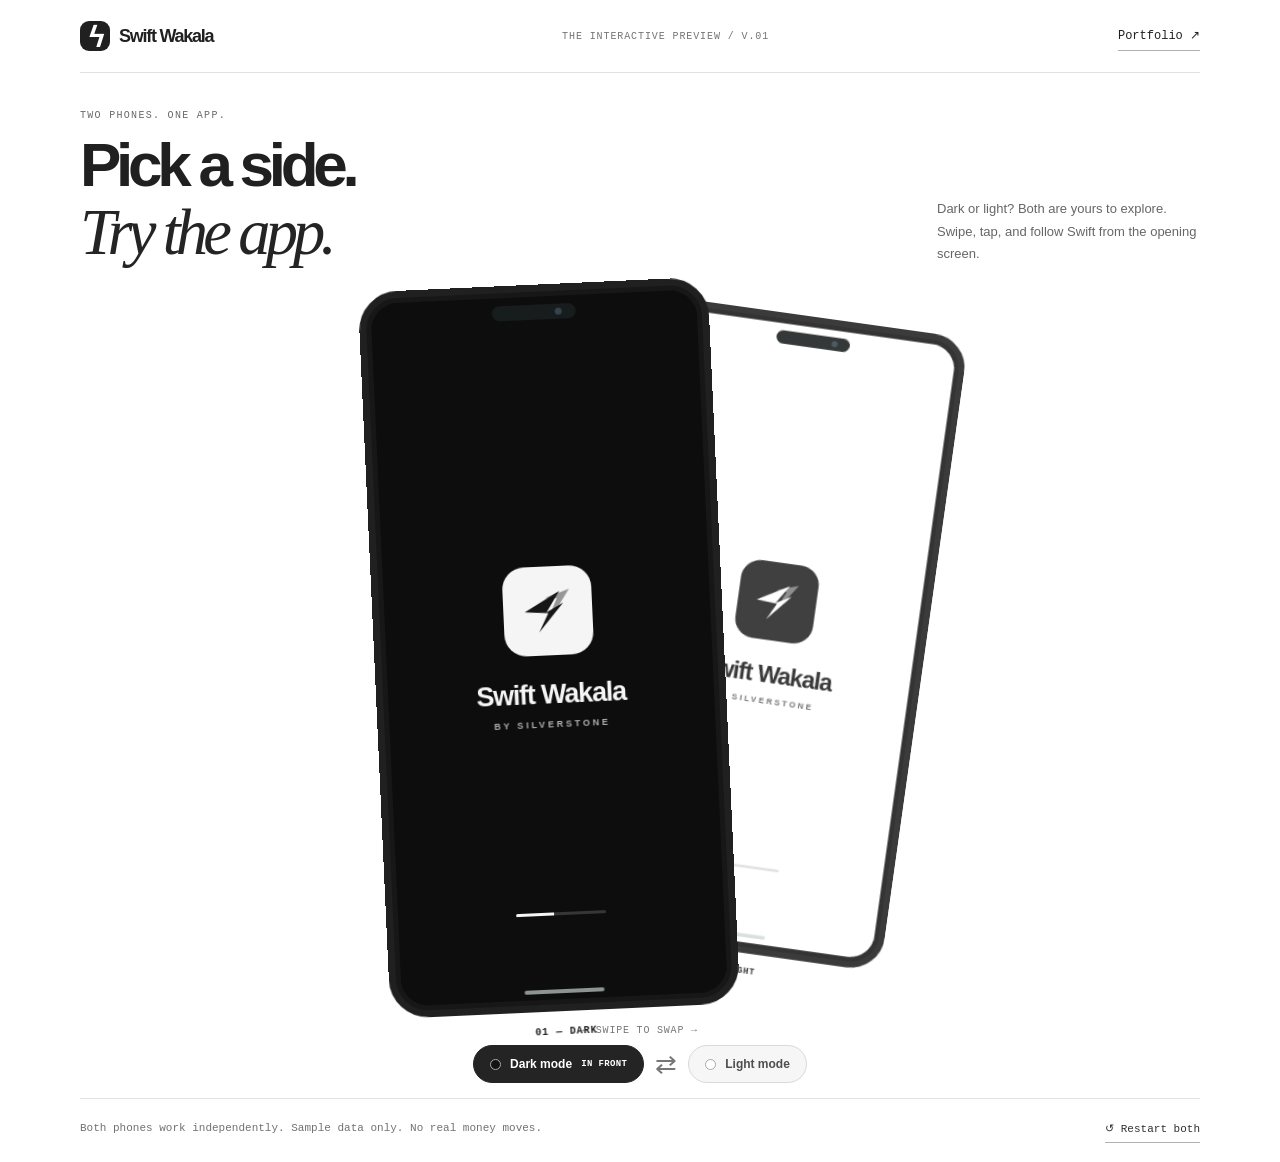
==== commit 696fe875: "Remove decorative ambiance and color tints from Swift dual-phone preview" ====
--- a/index.html
+++ b/index.html
@@ -3,13 +3,13 @@
 <head>
   <meta charset="utf-8">
   <meta name="viewport" content="width=device-width,initial-scale=1,viewport-fit=cover">
-  <meta name="theme-color" content="#f4f2f0">
+  <meta name="theme-color" content="#ffffff">
   <meta name="description" content="Explore Swift Wakala on two independent interactive phone screens, with splash, light and dark mode, and swipe-to-swap navigation.">
   <meta property="og:title" content="Swift Wakala / Two Ways to Explore">
   <meta property="og:description" content="Two interactive phones. Dark and light. Start from the splash.">
   <title>Swift Wakala / Interactive Phones</title>
   <link rel="icon" href="./favicon.svg" type="image/svg+xml">
-  <link rel="stylesheet" href="./showcase.css?v=20261019-cobalt-2">
+  <link rel="stylesheet" href="./showcase.css?v=20261019-neutral-3">
   <script src="./showcase.js?v=20261019-1" defer></script>
 </head>
 <body>
--- a/showcase.css
+++ b/showcase.css
@@ -1,48 +1,48 @@
-/* Swift Wakala dual-phone stage: porcelain, graphite and cobalt. */
-:root{--paper:#f4f2f0;--ink:#222536;--accent:#3d51d5;--line:#d4d5df;color-scheme:light}
+/* Swift Wakala two-phone showcase: neutral white surface and black/grey controls. */
+:root{--paper:#ffffff;--ink:#202020;--accent:#242424;--line:#e1e1e1;color-scheme:light}
 *{box-sizing:border-box}
 body{margin:0;background:var(--paper);color:var(--ink);font-family:Arial,Helvetica,sans-serif;-webkit-font-smoothing:antialiased;min-width:300px}
 a{color:inherit;text-decoration:none}
 button{font:inherit;cursor:pointer}
-button:focus-visible,a:focus-visible,.phone-stage:focus-visible{outline:3px solid #5366e9;outline-offset:5px}
+button:focus-visible,a:focus-visible,.phone-stage:focus-visible{outline:3px solid #474747;outline-offset:5px}
 .skip-link{position:fixed;top:-100px;left:12px;padding:11px 16px;background:var(--accent);color:white;z-index:50}.skip-link:focus{top:10px}
-.showcase{width:min(1120px,calc(100% - 66px));min-height:100svh;margin:auto;display:flex;flex-direction:column}
+.showcase{background:#fff;width:min(1120px,calc(100% - 66px));min-height:100svh;margin:auto;display:flex;flex-direction:column}
 .topline{display:flex;align-items:center;justify-content:space-between;gap:18px;height:73px;border-bottom:1px solid var(--line)}
 .wordmark{font-size:18px;font-weight:800;letter-spacing:-.07em;display:flex;align-items:center;gap:9px;white-space:nowrap}
-.bolt{display:grid;place-items:center;background:#23273d;color:white;border-radius:9px;height:30px;width:30px;font-size:28px}
+.bolt{display:grid;place-items:center;background:#202020;color:white;border-radius:9px;height:30px;width:30px;font-size:28px}
 .subtitle,.eyebrow,.bottomline,.swipe-note,.sticker,.front-note{font-family:"Courier New",Courier,monospace}
-.subtitle{font-size:10px;letter-spacing:.09em;color:#666a7c}
-.back-link{font:12px "Courier New",monospace;border-bottom:1px solid #9297ae;padding:7px 0;white-space:nowrap}
+.subtitle{font-size:10px;letter-spacing:.09em;color:#747474}
+.back-link{font:12px "Courier New",monospace;border-bottom:1px solid #b0b0b0;padding:7px 0;white-space:nowrap}
 .opening{display:flex;align-items:end;justify-content:space-between;gap:40px;padding-top:31px}
-.eyebrow{font-size:10px;letter-spacing:.13em;color:#4d5ed8}
+.eyebrow{font-size:10px;letter-spacing:.13em;color:#696969}
 .opening h1{font-weight:800;font-size:clamp(40px,5vw,62px);letter-spacing:-.085em;line-height:1.02;margin:11px 0 0}
-.opening h1 em{font:italic 1.04em Georgia,serif;letter-spacing:-.075em;color:#4054d4}
-.opening p{font-size:13px;line-height:1.75;color:#63687a;max-width:263px;margin:0 0 4px}
+.opening h1 em{font:italic 1.04em Georgia,serif;letter-spacing:-.075em;color:#242424}
+.opening p{font-size:13px;line-height:1.75;color:#666666;max-width:263px;margin:0 0 4px}
 .phone-stage{position:relative;height:clamp(765px,78svh,850px);min-height:0;margin-top:3px;isolation:isolate;touch-action:pan-y;outline:none}
-.stage-letter{position:absolute;top:45%;left:49%;transform:translate(-50%,-50%);font-size:min(78vw,750px);font-weight:900;letter-spacing:-.15em;line-height:1;pointer-events:none;color:#e4e6f1;user-select:none}
+.stage-letter{display:none;position:absolute;top:45%;left:49%;transform:translate(-50%,-50%);font-size:min(78vw,750px);font-weight:900;letter-spacing:-.15em;line-height:1;pointer-events:none;color:#ffffff;user-select:none}
 .handset{position:absolute;top:49%;left:50%;width:clamp(270px,30vw,350px);aspect-ratio:9/18.7;z-index:1;transition:transform .62s cubic-bezier(.2,1,.3,1),opacity .45s ease,filter .45s ease;will-change:transform;cursor:pointer}
-.device{width:100%;height:100%;background:#1b2022;border:7px solid #22282b;padding:5px;border-radius:39px;overflow:hidden;box-shadow:0 19px 56px #24284d37,0 0 0 1px #4a5551;position:relative}
+.device{width:100%;height:100%;background:#171717;border:7px solid #202020;padding:5px;border-radius:39px;overflow:hidden;box-shadow:none;position:relative}
 .device iframe{width:100%;height:100%;display:block;border:none;border-radius:28px;background:#08090a}
 .earpiece{position:absolute;width:84px;height:15px;background:#171c1d;border-radius:18px;left:50%;top:13px;transform:translateX(-50%);z-index:4;pointer-events:none}
 .earpiece span{display:block;width:7px;height:7px;border-radius:50%;background:#35434a;margin:4px 0 0 63px}
 .home-bar{position:absolute;width:80px;height:4px;border-radius:3px;background:#c4cdca;opacity:.7;bottom:11px;left:50%;transform:translateX(-50%);pointer-events:none}
 .handset.is-front{z-index:3;opacity:1;filter:none;transform:translate(-50%,-50%) translateX(-91px) rotate(-2.6deg)}
-.handset.is-back{z-index:2;opacity:.72;filter:saturate(.75);transform:translate(-50%,-50%) translateX(132px) translateY(-14px) rotate(8deg) scale(.88)}
+.handset.is-back{z-index:2;opacity:.88;filter:none;transform:translate(-50%,-50%) translateX(132px) translateY(-14px) rotate(8deg) scale(.88)}
 .handset.is-back iframe{pointer-events:none}
-.handset.is-back:hover{opacity:.93}
+.handset.is-back:hover{opacity:1}
 .sticker{position:absolute;left:50%;bottom:-26px;transform:translateX(-50%);white-space:nowrap;font-size:10px;letter-spacing:.09em;font-weight:700}
-.swipe-note{position:absolute;left:50%;bottom:2px;transform:translateX(-50%);white-space:nowrap;color:#6f748a;font-size:10px;letter-spacing:.08em}
+.swipe-note{position:absolute;left:50%;bottom:2px;transform:translateX(-50%);white-space:nowrap;color:#777777;font-size:10px;letter-spacing:.08em}
 .selector{display:flex;justify-content:center;align-items:center;gap:11px;padding:7px 0 15px}
-.selector button{background:#e9eaf4;color:#5b5e75;border:1px solid #c9cbdf;border-radius:40px;padding:11px 16px;font-weight:700;font-size:12px;display:flex;gap:9px;align-items:center;white-space:nowrap}
-.selector button[aria-pressed=true]{background:#374dd4;color:#fff;border-color:#374dd4}
-.selector i{width:11px;height:11px;display:block;border-radius:50%;border:1px solid #a4a7bf}
+.selector button{background:#f6f6f6;color:#4e4e4e;border:1px solid #d9d9d9;border-radius:40px;padding:11px 16px;font-weight:700;font-size:12px;display:flex;gap:9px;align-items:center;white-space:nowrap}
+.selector button[aria-pressed=true]{background:#242424;color:#fff;border-color:#242424}
+.selector i{width:11px;height:11px;display:block;border-radius:50%;border:1px solid #a9a9a9}
 .dark-dot{background:#111415}.light-dot{background:white}
 .front-note{font-size:9px;letter-spacing:.04em}
 .selector button[aria-pressed=false] .front-note{display:none}
-.swap{font-size:26px;color:#6b7194}
-.bottomline{border-top:1px solid var(--line);padding:16px 0 19px;display:flex;justify-content:space-between;align-items:center;gap:24px;font-size:11px;color:#727688;margin-top:auto}
+.swap{font-size:26px;color:#777777}
+.bottomline{border-top:1px solid var(--line);padding:16px 0 19px;display:flex;justify-content:space-between;align-items:center;gap:24px;font-size:11px;color:#717171;margin-top:auto}
 .bottomline p{margin:0;line-height:1.6}
-.bottomline button{font-size:11px;border:0;border-bottom:1px solid #969bb2;background:none;color:#3045b8;padding:7px 0;white-space:nowrap}
+.bottomline button{font-size:11px;border:0;border-bottom:1px solid #b1b1b1;background:none;color:#303030;padding:7px 0;white-space:nowrap}
 @media(max-width:750px){
 .showcase{width:calc(100% - 34px)}
 .topline{height:62px}
@@ -75,5 +75,4 @@
 @media(max-width:355px){.phone-stage{height:calc(162vw + 62px)}.handset{width:78vw}.selector button{padding:9px;font-size:10px}}
 @media(prefers-reduced-motion:reduce){.handset{transition:none!important}}
 
-/* A small cobalt edge links the front handset to the selected theme. */
-.handset.is-front .device{box-shadow:0 20px 60px #25274a30,0 0 0 2px #5c6de54d}
+/* No glows, shadows, colour washes or accent rings around the phones. */
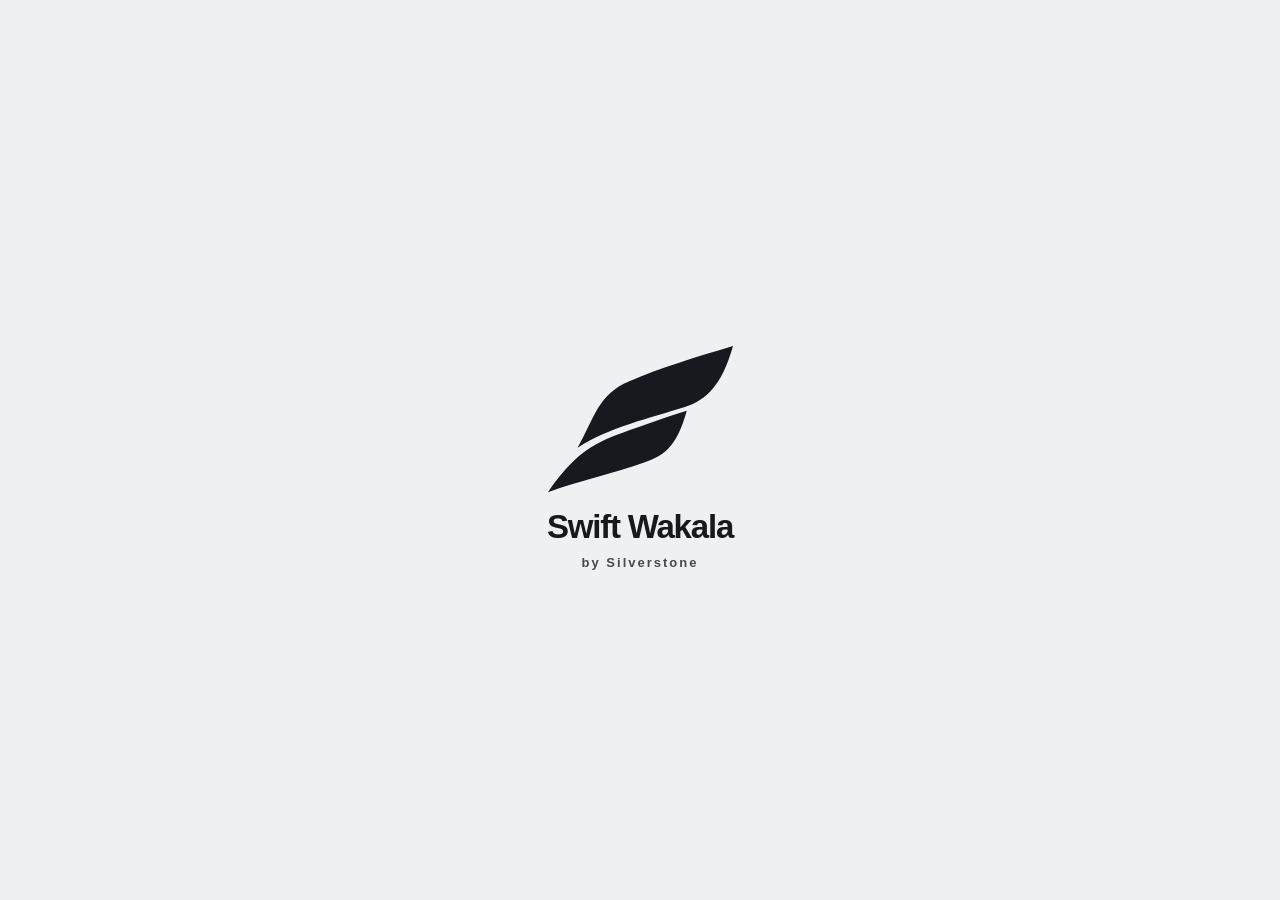
==== commit e9effe9a: "Replace Swift dual-phone showcase with minimal native-inspired full-screen app preview" ====
--- a/index.html
+++ b/index.html
@@ -1,58 +1,15 @@
 <!doctype html>
-<html lang="en">
-<head>
-  <meta charset="utf-8">
-  <meta name="viewport" content="width=device-width,initial-scale=1,viewport-fit=cover">
-  <meta name="theme-color" content="#ffffff">
-  <meta name="description" content="Explore Swift Wakala on two independent interactive phone screens, with splash, light and dark mode, and swipe-to-swap navigation.">
-  <meta property="og:title" content="Swift Wakala / Two Ways to Explore">
-  <meta property="og:description" content="Two interactive phones. Dark and light. Start from the splash.">
-  <title>Swift Wakala / Interactive Phones</title>
-  <link rel="icon" href="./favicon.svg" type="image/svg+xml">
-  <link rel="stylesheet" href="./showcase.css?v=20261019-neutral-3">
-  <script src="./showcase.js?v=20261019-1" defer></script>
-</head>
-<body>
-  <a class="skip-link" href="#phone-stage">Skip to the phones</a>
-  <main class="showcase">
-    <header class="topline">
-      <a class="wordmark" href="https://smart01-bot.github.io/" aria-label="Return to the portfolio"><span class="bolt" aria-hidden="true">ϟ</span> Swift Wakala</a>
-      <span class="subtitle">THE INTERACTIVE PREVIEW / V.01</span>
-      <a class="back-link" href="https://smart01-bot.github.io/">Portfolio ↗</a>
-    </header>
-    <div class="opening">
-      <div><span class="eyebrow">TWO PHONES. ONE APP.</span><h1>Pick a side.<br><em>Try the app.</em></h1></div>
-      <p>Dark or light? Both are yours to explore. Swipe, tap, and follow Swift from the opening screen.</p>
-    </div>
-    <section class="phone-stage" id="phone-stage" aria-label="Two independently interactive Swift Wakala phones. Swipe or use the buttons to switch." tabindex="0">
-      <div class="stage-letter" aria-hidden="true">S</div>
-      <div class="handset is-front" data-phone="dark">
-        <div class="device">
-          <div class="earpiece" aria-hidden="true"><span></span></div>
-          <iframe src="./experience.html?handset=1&amp;theme=dark" loading="eager" title="Swift Wakala dark mode phone, interactive application"></iframe>
-          <div class="home-bar" aria-hidden="true"></div>
-        </div>
-        <span class="sticker">01 — DARK</span>
-      </div>
-      <div class="handset is-back" data-phone="light">
-        <div class="device">
-          <div class="earpiece" aria-hidden="true"><span></span></div>
-          <iframe src="./experience.html?handset=1&amp;theme=light" loading="eager" title="Swift Wakala light mode phone, interactive application"></iframe>
-          <div class="home-bar" aria-hidden="true"></div>
-        </div>
-        <span class="sticker">02 — LIGHT</span>
-      </div>
-      <div class="swipe-note" aria-hidden="true">← SWIPE TO SWAP →</div>
-    </section>
-    <div class="selector" role="group" aria-label="Bring a phone to the front">
-      <button type="button" data-focus="dark" aria-pressed="true"><i class="dark-dot" aria-hidden="true"></i> Dark mode <span class="front-note">IN FRONT</span></button>
-      <span class="swap" aria-hidden="true">⇄</span>
-      <button type="button" data-focus="light" aria-pressed="false"><i class="light-dot" aria-hidden="true"></i> Light mode <span class="front-note">IN FRONT</span></button>
-    </div>
-    <footer class="bottomline">
-      <p>Both phones work independently. Sample data only. No real money moves.</p>
-      <button type="button" id="restart">↺ Restart both</button>
-    </footer>
-  </main>
-</body>
-</html>+<html lang="en"><head>
+<meta charset="utf-8"><meta name="viewport" content="width=device-width,initial-scale=1,viewport-fit=cover">
+<meta name="theme-color" content="#EEF0F2"><meta name="description" content="Swift Wakala interactive app preview.">
+<meta property="og:title" content="Swift Wakala"><title>Swift Wakala</title>
+<link rel="icon" href="./favicon.svg" type="image/svg+xml">
+<link rel="stylesheet" href="./styles.css">
+<link rel="stylesheet" href="./mobile.css">
+<link rel="stylesheet" href="./experience.css?v=20261019-minimal-1">
+<link rel="stylesheet" href="./minimal.css?v=20261019-minimal-1">
+<script src="./model.js" defer></script>
+<script src="./app.js?v=20261019-minimal-1" defer></script>
+</head><body data-preview="minimal"><div id="root"></div>
+<noscript>JavaScript is required to use the interactive preview.</noscript>
+</body></html>
--- a/styles.css
+++ b/styles.css
@@ -0,0 +1,11 @@
+:root{font-family:Inter,ui-sans-serif,-apple-system,BlinkMacSystemFont,"Segoe UI",sans-serif;font-synthesis:none;font-optical-sizing:auto;-webkit-font-smoothing:antialiased}*{box-sizing:border-box}body{margin:0;background:#0a0b0d;color:#edf0f2}button,input,select,textarea{font:inherit}button{cursor:pointer}button:disabled{cursor:not-allowed;opacity:.45}a{color:inherit;text-decoration:none}button:focus-visible,input:focus-visible,select:focus-visible,textarea:focus-visible{outline:2px solid #8dc6ff;outline-offset:3px}
+body[data-theme="light"]{--app-bg:#eef0f2;--app-surface:#fff;--app-text:#16191d;--app-secondary:#565b62;--app-border:#d6dade;--app-tint:#e5e8eb;--app-cta:#202428;--app-cta-text:#fff;--app-glass:rgba(255,255,255,.94);--app-green:#18744d;--app-orange:#946226;--app-danger:#a43d4b}
+body[data-theme="dark"]{--app-bg:#050607;--app-surface:#151719;--app-text:#f3f4f5;--app-secondary:#afb4b8;--app-border:#2c3033;--app-tint:#202327;--app-cta:#f2f3f4;--app-cta-text:#101214;--app-glass:rgba(17,19,21,.94);--app-green:#89d6aa;--app-orange:#e4be76;--app-danger:#f1a8b0}
+.shell{max-width:1550px;margin:0 auto;min-height:100svh;padding:0 32px}.topbar{height:85px;border-bottom:1px solid #282b2e;display:flex;justify-content:space-between;align-items:center;gap:20px}.brand{display:flex;align-items:center;gap:13px}.brand-mark{height:39px;width:39px;display:grid;place-items:center;background:#e5e7e8;color:#151718;border-radius:13px}.brand-mark svg{width:26px;height:26px}.brand-name{font-size:17px;letter-spacing:-.55px;font-weight:750}.brand-sub{font-size:10px;color:#8e959b;margin-top:1px;letter-spacing:1.6px;text-transform:uppercase}.top-actions{display:flex;align-items:center;gap:10px}.demo-tag{border:1px solid #474b50;border-radius:30px;font-size:12px;padding:8px 13px;color:#cdd1d4;white-space:nowrap}.demo-tag i,.dot{height:7px;width:7px;border-radius:50%;display:inline-block;background:#91cbac;margin-right:7px}.top-small{background:transparent;border:1px solid #35393d;color:#c9cdd1;border-radius:30px;padding:9px 13px;font-size:12px}.top-small:hover{background:#24272b}
+.studio{display:grid;grid-template-columns:minmax(320px,1fr) minmax(388px,476px);gap:clamp(30px,6vw,105px);align-items:start;max-width:1220px;margin:0 auto;padding:65px 10px 110px}.pitch{padding-top:38px}.eyebrow{font-size:11px;font-weight:750;text-transform:uppercase;letter-spacing:2.6px;color:#9da3a7;display:flex;gap:12px;align-items:center}.eyebrow:before{content:"";display:block;width:23px;height:1px;background:#9da3a7}.pitch h1{font-size:clamp(42px,4.9vw,70px);letter-spacing:-3.5px;line-height:1.04;font-weight:700;margin:27px 0 18px;max-width:660px}.pitch h1 em{font-style:normal;color:#aeb4b9}.pitch>p{color:#9da4a9;line-height:1.78;font-size:15px;max-width:450px;margin:0 0 26px}.role-picker{display:inline-flex;gap:4px;background:#202225;border:1px solid #393c3f;padding:5px;border-radius:17px;max-width:100%}.role-picker button{color:#a8adb2;font-size:13px;padding:13px 16px;border:none;background:transparent;border-radius:12px;font-weight:600;white-space:nowrap}.role-picker button.selected{color:#151719;background:#e5e8ea;box-shadow:0 4px 15px #0003}.role-picker button:not(.selected):hover{color:#fff}.journey{margin-top:43px;max-width:492px}.journey-head{display:flex;justify-content:space-between;gap:10px;margin-bottom:15px}.journey-head h2{font-size:14px;letter-spacing:-.1px;font-weight:680;margin:0}.journey-head span{font-size:12px;color:#899198}.journey-step{width:100%;border:0;border-top:1px solid #2a2e32;background:transparent;color:#e2e5e8;display:flex;text-align:left;gap:18px;padding:18px 6px;align-items:center;transition:background .2s}.journey-step:hover{background:#1b1e20}.journey-step.active{background:#1c2024;border-radius:9px}.step-number{height:31px;width:31px;border:1px solid #444b51;display:grid;place-items:center;border-radius:50%;color:#a5adb3;font-size:12px;flex:none}.journey-step.active .step-number{border-color:#dfe3e5;color:#151719;background:#dfe3e5}.journey-step strong{display:block;font-size:14px;font-weight:600;margin-bottom:6px}.journey-step small{display:block;color:#9da3a7;font-size:12px;line-height:1.55}.step-arrow{margin-left:auto;color:#80868a;font-size:18px}.hint-note{border-left:2px solid #616a71;padding:3px 14px;font-size:12px;line-height:1.65;color:#a3a9ad;margin-top:25px}.footnote{font-size:11px;color:#7b8389;margin-top:30px;max-width:450px;line-height:1.65}
+.phone-wrap{position:sticky;top:30px;width:100%;max-width:440px;justify-self:end}.device-caption{display:flex;justify-content:space-between;align-items:center;color:#b5bdc1;font-size:12px;gap:10px;margin:0 4px 15px}.caption-controls{display:flex;gap:7px}.caption-button{border:1px solid #343a3e;background:#1c2023;color:#cfd4d8;border-radius:18px;padding:7px 12px;font-size:12px}.phone{height:min(790px,calc(100svh - 110px));min-height:600px;border:7px solid #2b2d31;border-radius:38px;background:var(--app-bg);box-shadow:0 16px 60px #000a,0 0 0 1px #696d7060;display:flex;flex-direction:column;color:var(--app-text);overflow:hidden;position:relative;transition:background .2s,color .2s}.phone-top{background:var(--app-bg);flex:none;padding:16px 24px 0;position:relative;z-index:2}.statusline{display:flex;align-items:center;justify-content:space-between;color:var(--app-text);font-weight:700;font-size:12px;padding:0 0 17px}.status-icons{font-size:11px;letter-spacing:1px}.inapp-header{display:flex;align-items:center;justify-content:space-between;padding-bottom:17px;gap:10px}.inapp-brand{display:flex;gap:10px;align-items:center;min-width:0}.wing{width:33px;height:29px;flex:none}.inapp-brand strong{font-size:19px;font-weight:740;letter-spacing:-.9px;display:block;white-space:nowrap}.inapp-brand small{font-size:9px;letter-spacing:1.8px;color:var(--app-secondary);text-transform:uppercase;display:block;margin-top:1px}.header-buttons{display:flex;gap:6px}.circle-btn{width:32px;height:32px;background:var(--app-glass);border:1px solid var(--app-border);color:var(--app-text);border-radius:50%;display:grid;place-items:center;font-size:12px}.phone-content{flex:1;overflow-y:auto;overscroll-behavior:contain;scrollbar-width:thin;padding:0 22px 28px}.app-nav{display:flex;flex:none;justify-content:space-between;align-items:center;background:var(--app-glass);border-top:1px solid var(--app-border);padding:9px 9px 17px;gap:0}.nav-item{flex:1;border:0;background:transparent;color:var(--app-secondary);min-width:0;display:flex;flex-direction:column;gap:5px;align-items:center;font-size:10px;font-weight:600;letter-spacing:-.25px;padding:5px 2px}.nav-item svg{height:19px;width:19px}.nav-item.active{color:var(--app-text)}.nav-icon{display:grid;place-items:center;width:38px;height:28px;border-radius:12px}.nav-item.active .nav-icon{background:var(--app-tint)}
+.screen{padding-top:11px;animation:enter .25s ease both}@keyframes enter{from{opacity:.65;transform:translateY(7px)}to{opacity:1;transform:translateY(0)}}.screen-head{margin-bottom:21px}.screen-kicker{font-size:10px;font-weight:750;text-transform:uppercase;letter-spacing:1.7px;color:var(--app-secondary);margin:0 0 8px}.screen-head h2{font-size:28px;line-height:1.16;letter-spacing:-1.3px;margin:0 0 7px;font-weight:720}.screen-head p{margin:0;color:var(--app-secondary);font-size:12px;line-height:1.65}.hero{background:var(--app-cta);color:var(--app-cta-text);border-radius:23px;padding:24px 22px;margin-bottom:20px;overflow:hidden;position:relative}.hero:after{content:"";position:absolute;right:-26px;top:-38px;height:140px;width:140px;border:1px solid currentColor;opacity:.13;transform:rotate(31deg);border-radius:40px}.hero small{font-size:11px;opacity:.7}.hero h3{font-size:27px;font-weight:720;letter-spacing:-1px;line-height:1.12;margin:14px 0}.hero p{font-size:12px;opacity:.74;line-height:1.6;margin:0 0 17px;max-width:255px}.hero-action{display:inline-flex;align-items:center;gap:8px;background:var(--app-bg);color:var(--app-text);border:none;border-radius:11px;padding:12px 15px;font-size:12px;font-weight:700;position:relative;z-index:1}.kpi-grid{display:grid;grid-template-columns:repeat(3,minmax(0,1fr));gap:8px;margin:0 0 23px}.kpi{background:var(--app-surface);border:1px solid var(--app-border);border-radius:15px;padding:14px 10px;min-width:0}.kpi span{display:block;font-size:10px;color:var(--app-secondary);line-height:1.4;min-height:28px}.kpi strong{display:block;font-size:22px;letter-spacing:-1px;margin-top:5px}.section-title{display:flex;align-items:center;justify-content:space-between;gap:8px;margin-bottom:12px}.section-title h3{font-size:15px;margin:0;font-weight:700;letter-spacing:-.4px}.text-link{border:0;background:transparent;color:var(--app-secondary);font-size:11px;padding:5px}.text-link:hover{text-decoration:underline}.data-row{display:flex;gap:11px;align-items:center;width:100%;text-align:left;color:var(--app-text);background:transparent;border:0;border-bottom:1px solid var(--app-border);padding:14px 2px}.data-row:hover,.account-item:hover{background:var(--app-tint);border-radius:10px}.network-emblem{width:37px;height:37px;border-radius:12px;display:grid;place-items:center;flex:none;font-size:12px;font-weight:800;letter-spacing:-.8px}.row-main{flex:1;min-width:0}.row-main strong{font-size:13px;display:block;font-weight:650;white-space:nowrap;overflow:hidden;text-overflow:ellipsis}.row-main small{display:block;font-size:10px;color:var(--app-secondary);margin-top:5px;white-space:nowrap;overflow:hidden;text-overflow:ellipsis}.row-tail{text-align:right}.row-tail strong{font-size:12px;white-space:nowrap}.row-tail small{display:block;color:var(--app-secondary);font-size:10px;margin-top:7px}.empty{border:1px dashed var(--app-border);border-radius:16px;padding:23px 18px;color:var(--app-secondary);font-size:12px;line-height:1.6;text-align:center}.filter-bar{display:flex;gap:7px;overflow:auto;padding:1px 0 12px;scrollbar-width:none}.filter{background:transparent;color:var(--app-secondary);border:1px solid var(--app-border);padding:8px 12px;border-radius:25px;font-size:11px;white-space:nowrap}.filter.active{background:var(--app-cta);color:var(--app-cta-text);border-color:var(--app-cta)}.pill{display:inline-flex;align-items:center;border-radius:6px;padding:4px 7px;background:var(--app-tint);font-size:9px;font-weight:700;white-space:nowrap}.pill.green{color:var(--app-green)}.pill.amber{color:var(--app-orange)}.pill.red{color:var(--app-danger)}.pill.grey{color:var(--app-secondary)}.pill + .pill{margin-left:4px}
+.form-card{padding:18px;background:var(--app-surface);border:1px solid var(--app-border);border-radius:18px;margin-bottom:15px}.card-caption{color:var(--app-secondary);text-transform:uppercase;letter-spacing:1.4px;font-weight:750;font-size:10px;margin:0 0 14px}.field{margin:0 0 15px}.field:last-child{margin-bottom:0}.field label{display:block;color:var(--app-text);font-size:12px;font-weight:620;margin:0 0 8px}.field input,.field select,.field textarea{width:100%;background:var(--app-bg);border:1px solid var(--app-border);border-radius:10px;color:var(--app-text);height:43px;padding:0 12px;font-size:13px;outline:none}.field textarea{height:72px;padding-top:12px;resize:vertical}.field input:focus,.field select:focus,.field textarea:focus{border-color:var(--app-secondary)}.field input::placeholder,.field textarea::placeholder{color:var(--app-secondary);opacity:.7}.field-help{display:block;color:var(--app-secondary);font-size:10px;margin-top:6px}.inline-two{display:grid;grid-template-columns:1fr 1fr;gap:10px}.switch-line{display:flex;align-items:center;gap:10px;justify-content:space-between;font-size:12px;color:var(--app-text);padding:6px 0}.switch-line input{accent-color:var(--app-text);width:17px;height:17px}.btn{display:inline-flex;align-items:center;justify-content:center;gap:8px;border:1px solid var(--app-border);background:var(--app-surface);color:var(--app-text);padding:12px 15px;min-height:43px;border-radius:11px;font-size:12px;font-weight:700;line-height:1.3}.btn.primary{background:var(--app-cta);color:var(--app-cta-text);border-color:var(--app-cta)}.btn.secondary{background:var(--app-tint)}.btn.warn{border-color:var(--app-danger);color:var(--app-danger)}.btn.full{width:100%}.btn:hover{filter:brightness(.93)}.btn + .btn{margin-left:7px}.button-row{display:flex;flex-wrap:wrap;gap:8px;margin:13px 0}.button-row .btn{flex:1;margin:0}.caption{font-size:10px;line-height:1.5;color:var(--app-secondary)}.detail-card{border:1px solid var(--app-border);padding:16px;border-radius:18px;background:var(--app-surface);margin:0 0 15px}.detail-card h3{font-size:16px;margin:0 0 10px;letter-spacing:-.3px}.detail-card p{font-size:12px;color:var(--app-secondary);line-height:1.6}.divider{height:1px;background:var(--app-border);margin:15px 0}.detail-line{display:flex;justify-content:space-between;gap:12px;padding:9px 0;font-size:11px;border-bottom:1px solid var(--app-border)}.detail-line:last-child{border:0}.detail-line span{color:var(--app-secondary)}.detail-line strong{text-align:right;font-size:11px;max-width:63%;overflow-wrap:anywhere}.money-hero{background:var(--app-surface);border:1px solid var(--app-border);border-radius:19px;padding:22px;margin-bottom:17px}.money-hero small{font-size:12px;color:var(--app-secondary)}.money-hero strong{font-size:32px;letter-spacing:-1.2px;display:block;margin:8px 0}.money-hero p{margin:0;font-size:11px;line-height:1.5;color:var(--app-secondary)}.notice{border:1px solid var(--app-border);background:var(--app-tint);padding:12px 14px;border-radius:10px;line-height:1.6;color:var(--app-secondary);font-size:11px;margin:12px 0}.notice strong{color:var(--app-text)}.back{border:0;background:transparent;color:var(--app-secondary);font-size:12px;padding:3px 0 18px}.request-item{border:1px solid var(--app-border);background:var(--app-surface);border-radius:16px;margin:0 0 11px;text-align:left;padding:16px;width:100%;color:var(--app-text)}.request-item:hover{border-color:var(--app-secondary)}.request-top{display:flex;align-items:center;justify-content:space-between;gap:8px}.request-top strong{font-size:12px}.request-route{font-size:13px;line-height:1.6;margin:11px 0 7px}.request-meta{font-size:11px;color:var(--app-secondary);display:flex;justify-content:space-between;gap:7px}.account-item{padding:14px 4px;border-bottom:1px solid var(--app-border);display:flex;align-items:center;gap:12px}.account-item .row-main{font-size:12px}.timeline{border-left:1px solid var(--app-border);margin:13px 0 18px 6px;padding-left:19px}.timeline-item{position:relative;font-size:11px;color:var(--app-secondary);padding:0 0 17px;line-height:1.55}.timeline-item:before{content:"";width:7px;height:7px;position:absolute;left:-23px;top:4px;background:var(--app-secondary);border:2px solid var(--app-bg);border-radius:50%}.progress-track{display:flex;gap:5px;margin:13px 0 21px}.progress-track span{height:4px;flex:1;background:var(--app-border);border-radius:10px}.progress-track span.done{background:var(--app-text)}.welcome-screen{text-align:center;padding-top:37px}.welcome-screen .intro-mark{display:grid;place-items:center;height:85px;width:85px;background:var(--app-surface);border-radius:27px;margin:0 auto 20px}.welcome-screen .intro-mark svg{width:60px;height:60px}.welcome-screen h2{font-size:30px;letter-spacing:-1px;line-height:1.15;margin:0 0 13px}.welcome-screen p{font-size:13px;color:var(--app-secondary);line-height:1.8;margin-bottom:20px}.intro-actions{display:grid;gap:10px}
+.overlay{position:absolute;inset:0;background:#0009;z-index:10;display:flex;align-items:flex-end}.sheet{background:var(--app-bg);border-radius:23px 23px 0 0;box-shadow:0 -10px 35px #0004;color:var(--app-text);width:100%;padding:15px 23px 35px;max-height:85%;overflow:auto}.sheet-handle{height:4px;width:38px;border-radius:10px;background:var(--app-border);margin:0 auto 20px}.sheet h3{font-size:20px;letter-spacing:-.6px;margin:0 0 10px}.sheet p{font-size:12px;line-height:1.7;color:var(--app-secondary);margin:0 0 14px}.toast{position:absolute;bottom:90px;left:14px;right:14px;background:var(--app-cta);color:var(--app-cta-text);border-radius:11px;font-size:12px;line-height:1.5;padding:14px 17px;z-index:20;box-shadow:0 5px 24px #0005}.mini-progress{font-size:10px;text-transform:uppercase;letter-spacing:1px;font-weight:700;color:var(--app-secondary);margin:7px 0 12px}.footer-area{margin-top:20px}.flow-explainer{display:flex;gap:8px;flex-wrap:wrap;margin:12px 0}.tiny-pill{border:1px solid var(--app-border);font-size:10px;padding:6px 9px;border-radius:10px;color:var(--app-secondary)}
+@media(max-width:900px){.shell{padding:0 18px}.studio{grid-template-columns:1fr;gap:25px;padding:36px 0 60px}.pitch{padding:0}.pitch h1{font-size:clamp(38px,7vw,60px);letter-spacing:-2px;margin:18px 0}.journey{margin-top:24px;max-width:none}.journey-step{padding:11px 6px}.phone-wrap{position:static;justify-self:center;max-width:470px}.phone{height:740px}.topbar{height:72px}.footnote{margin:15px 0}.device-caption{margin-top:10px}}@media(max-width:480px){.shell{padding:0 12px}.topbar{height:66px}.brand-name{font-size:15px}.brand-mark{width:33px;height:33px}.top-actions .demo-tag{display:none}.top-small{font-size:11px;padding:9px}.studio{padding:25px 0 45px}.pitch h1{font-size:40px;letter-spacing:-2px}.pitch>p{font-size:13px;line-height:1.65}.role-picker{width:100%}.role-picker button{flex:1;padding:12px 7px;font-size:12px}.journey{display:none}.hint-note{margin-top:14px}.phone-wrap{width:100%;max-width:none}.phone{width:100%;height:min(740px,calc(100svh - 96px));min-height:570px;border-radius:26px;border-width:4px}.phone-content{padding-left:17px;padding-right:17px}.phone-top{padding-left:19px;padding-right:19px}.screen-head h2{font-size:26px}.device-caption{font-size:11px}.caption-button{font-size:11px;padding:6px 9px}}@media(prefers-reduced-motion:reduce){.screen{animation:none}*{scroll-behavior:auto!important;transition:none!important}}
+@media(max-width:480px){.pitch h1{font-size:33px;line-height:1.05;letter-spacing:-1.6px;margin:12px 0}.pitch>p{font-size:12px;margin-bottom:16px}.pitch .eyebrow{font-size:9px;letter-spacing:2px}.hint-note,.footnote{display:none}.studio{gap:10px}.role-picker button{padding:10px 7px}.device-caption{margin-top:9px;margin-bottom:10px}}
--- a/mobile.css
+++ b/mobile.css
@@ -0,0 +1,66 @@
+
+/* Put the actual product first on small screens. No duplicate marketing hero. */
+.mobile-stage,.mobile-more{display:none}
+.quick-start{background:var(--app-surface);border:1px solid var(--app-border);border-radius:14px;padding:15px 16px;margin:0 0 17px;display:grid;gap:6px}
+.quick-start-label{color:var(--app-secondary);font-size:10px;font-weight:750;letter-spacing:1.3px}
+.quick-start strong{font-size:16px;font-weight:720;letter-spacing:-.3px}
+.quick-start-action{border:none;background:var(--app-cta);color:var(--app-cta-text);font-size:12px;font-weight:700;border-radius:9px;padding:10px 13px;justify-self:start;margin-top:5px}
+.quick-start-action:hover{filter:brightness(.9)}
+@media(max-width:900px){
+  .shell{padding:0 16px}
+  .topbar{height:58px;gap:10px}
+  .studio{display:flex;flex-direction:column;gap:0;margin:0 auto;padding:0 0 45px}
+  .pitch{display:none}
+  .phone-wrap{order:-1;position:static;max-width:540px;width:100%;margin:0 auto}
+  .device-caption{display:none}
+  .mobile-stage{display:flex;align-items:center;gap:14px;padding:13px 1px 12px;justify-content:space-between}
+  .mobile-stage-label{color:#a1a6aa;font-size:12px;font-weight:650;white-space:nowrap}
+  .mobile-role-picker{display:flex;min-width:0;gap:3px;background:#222529;border:1px solid #393e42;padding:3px;border-radius:11px;flex:1;max-width:350px}
+  .mobile-role-picker button{border:0;background:transparent;color:#b3bac0;padding:10px 9px;font-size:12px;font-weight:700;min-width:0;flex:1;border-radius:8px;white-space:nowrap}
+  body[data-role="agent"] .mobile-role-picker [data-role="agent"],body[data-role="main"] .mobile-role-picker [data-role="main"]{background:#f0f1f2;color:#121416}
+  .phone{height:min(780px,calc(100svh - 145px));min-height:485px;border-radius:22px;border-width:4px}
+  .mobile-more{display:block;margin:14px 0 0;border-top:1px solid #34383c;border-bottom:1px solid #34383c;color:#c4c9ce}
+  .mobile-more summary{cursor:pointer;list-style:none;display:flex;justify-content:space-between;align-items:center;font-size:12px;font-weight:650;padding:14px 3px}
+  .mobile-more summary::-webkit-details-marker{display:none}
+  .mobile-more summary span{font-size:19px;font-weight:400;line-height:1}
+  .mobile-more[open] summary span{transform:rotate(45deg)}
+  .mobile-more-inner{padding:0 3px 15px}
+  .mobile-more-inner p{font-size:12px;line-height:1.65;color:#929ba1;margin:0 0 14px}
+  .mobile-more-actions{display:flex;gap:8px;flex-wrap:wrap}
+  .mobile-more-actions button{border:1px solid #4b5258;color:#d8dde0;background:#1d2023;border-radius:8px;padding:10px 12px;font-size:12px}
+  .phone-top{padding-top:11px}
+  .statusline{display:none}
+  .inapp-header{padding-bottom:10px}
+  .inapp-brand small{display:none}
+  .screen{padding-top:8px}
+  .screen-head{margin-bottom:13px}
+  .screen-head h2{font-size:24px}
+  .screen-head p{font-size:12px}
+  .kpi-grid{gap:7px;margin-bottom:17px}
+  .kpi{padding:11px 8px}
+  .kpi strong{font-size:21px}
+  .app-nav{padding-bottom:10px}
+}
+@media(max-width:480px){
+  .shell{padding:0 12px}
+  .topbar{height:56px}
+  .brand{gap:8px}
+  .brand-sub{display:none}
+  .brand-mark{height:33px;width:33px;border-radius:10px}
+  .brand-name{font-size:16px}
+  .demo-tag,.top-actions button[data-action="reset"]{display:none!important}
+  .top-actions{gap:0}
+  .top-small{padding:8px 10px;font-size:11px}
+  .studio{padding-top:0}
+  .mobile-stage{padding:10px 0}
+  .mobile-stage-label{font-size:11px}
+  .mobile-role-picker button{padding:9px 6px;font-size:12px}
+  .phone{height:calc(100svh - 126px);min-height:440px;border-radius:18px;border-width:3px}
+  .phone-content{padding-left:16px;padding-right:16px}
+  .phone-top{padding-left:16px;padding-right:16px}
+  .inapp-brand strong{font-size:17px}
+  .quick-start{padding:13px 14px}
+  .quick-start strong{font-size:15px}
+  .kpi span{font-size:9px}
+}
+@media(prefers-reduced-motion:reduce){.mobile-more summary span{transition:none}}
--- a/experience.css
+++ b/experience.css
@@ -0,0 +1,45 @@
+/* Reuse the actual no-auth Swift demonstration as one contained smartphone screen. */
+html,body,#root{height:100%;width:100%;margin:0;overflow:hidden}
+body{background:#060708}
+.shell{max-width:none!important;min-height:0!important;width:100%!important;padding:0!important;margin:0!important}
+.topbar,.pitch,.device-caption,.mobile-stage,.mobile-more{display:none!important}
+.studio{display:block!important;min-height:0!important;width:100%!important;max-width:none!important;padding:0!important;margin:0!important}
+.phone-wrap{max-width:none!important;min-width:0!important;position:static!important;width:100%!important;margin:0!important;padding:0!important}
+.phone{height:100dvh!important;width:100%!important;min-height:0!important;max-height:none!important;border:0!important;border-radius:0!important;box-shadow:none!important}
+.phone-top{padding:15px 17px 0!important}
+.statusline{display:flex!important;padding-bottom:13px}
+.inapp-header{padding-bottom:11px}
+.phone-content{padding:0 16px 24px!important}
+.app-nav{padding:9px 8px 17px!important}
+body[data-screen="splash"] .phone-top,body[data-screen="splash"] .app-nav{display:none!important}
+body[data-screen="splash"] .phone-content{padding:0!important;overflow:hidden}
+body[data-screen="splash"] .screen{padding:0;height:100%;animation:none}
+.splash-screen{height:100%;width:100%;background:var(--app-bg);color:var(--app-text);display:flex;flex-direction:column;align-items:center;justify-content:center;position:relative;gap:9px;overflow:hidden}
+.splash-symbol{width:89px;height:89px;background:var(--app-cta);color:var(--app-cta-text);border-radius:22px;display:grid;place-items:center;margin-bottom:15px}
+.splash-symbol svg{width:58px;height:58px}
+.splash-screen strong{font-size:27px;letter-spacing:-1.2px}
+.splash-screen small{font-size:9px;color:var(--app-secondary);font-weight:700;letter-spacing:2.8px}
+.splash-progress{position:absolute;bottom:12%;width:90px;height:3px;border-radius:7px;background:var(--app-border);overflow:hidden}
+.splash-progress i{width:42%;height:100%;background:var(--app-text);display:block;animation:loading 1.4s ease-in-out infinite alternate}
+@keyframes loading{from{transform:translateX(-100%)}to{transform:translateX(280%)}}
+body[data-screen="welcome"] .inapp-header{display:none!important}
+body[data-screen="welcome"] .statusline{padding-bottom:0}
+body[data-screen="welcome"] .phone-content{padding-top:0!important}
+body[data-screen="welcome"] .screen{height:100%;padding:0}
+.handset-welcome{min-height:100%;display:flex;flex-direction:column;justify-content:center;padding:22px 7px 30px}
+.welcome-mark{display:grid;place-items:center;background:var(--app-surface);border:1px solid var(--app-border);border-radius:21px;height:69px;width:69px;margin-bottom:29px}
+.welcome-mark svg{height:45px;width:45px}
+.handset-welcome h2{font-size:31px;line-height:1.11;font-weight:730;letter-spacing:-1.45px;margin:9px 0 14px}
+.handset-welcome>p:not(.screen-kicker){font-size:13px;line-height:1.7;color:var(--app-secondary);margin:0 0 23px}
+.handset-welcome .intro-actions{gap:9px}
+.handset-welcome .intro-actions button{margin:0}
+.handset-note{text-align:center;color:var(--app-secondary);font-size:10px;margin-top:26px}
+@media(max-height:640px){.statusline{padding-bottom:7px}.phone-top{padding-top:9px!important}.handset-welcome{padding:12px 6px}.welcome-mark{margin-bottom:12px}.handset-welcome>p:not(.screen-kicker){margin-bottom:14px}}
+@media(prefers-reduced-motion:reduce){.splash-progress i{animation:none;transform:translateX(80%)}}
+
+/* Showcase phone themes are intentionally fixed; switch phones to switch modes. */
+.header-buttons [data-action="theme"]{display:none!important}
+
+/* Explicitly neutral dark/light handset surfaces; no blue or green ambiance. */
+body[data-theme="light"]{--app-bg:#ffffff;--app-surface:#fafafa;--app-text:#1c1c1c;--app-secondary:#5f5f5f;--app-border:#dedede;--app-tint:#f2f2f2;--app-cta:#252525;--app-cta-text:#ffffff;--app-glass:rgba(255,255,255,.96)}
+body[data-theme="dark"]{--app-bg:#0d0d0e;--app-surface:#191919;--app-text:#f5f5f5;--app-secondary:#b1b1b1;--app-border:#363636;--app-tint:#262626;--app-cta:#f5f5f5;--app-cta-text:#161616;--app-glass:rgba(20,20,20,.96)}
--- a/minimal.css
+++ b/minimal.css
@@ -0,0 +1,92 @@
+/* Swift Wakala browser preview: native-inspired screens, no website chrome or phone casing. */
+html,body,#root{width:100%;height:100%;margin:0;min-height:0}
+body{background:#EEF0F2}
+body[data-theme="light"]{--app-bg:#EEF0F2;--app-surface:#FFFFFF;--app-text:#16191D;--app-secondary:#454B53;--app-border:#CED3D9;--app-tint:#E2E6E9;--app-cta:#202428;--app-cta-text:#FFFFFF;--app-glass:rgba(255,255,255,.7);--app-chart:#266D78}
+body[data-theme="dark"]{--app-bg:#000000;--app-surface:#14171B;--app-text:#F5F5F5;--app-secondary:#B8BCC1;--app-border:#303438;--app-tint:#22262B;--app-cta:#F4F5F6;--app-cta-text:#111315;--app-glass:rgba(22,24,27,.68);--app-chart:#9AD6DC}
+body[data-preview="minimal"]{background:var(--app-bg);color:var(--app-text)}
+body[data-preview="minimal"] .shell{max-width:560px!important;width:100%!important;min-height:100dvh!important;margin:auto!important;padding:0!important}
+body[data-preview="minimal"] .studio,body[data-preview="minimal"] .phone-wrap{width:100%!important;max-width:none!important}
+body[data-preview="minimal"] .phone{height:100dvh!important;max-height:none!important;min-height:0!important;background:var(--app-bg)!important}
+body[data-preview="minimal"] .statusline{display:none!important}
+body[data-preview="minimal"] .phone-top{padding:16px 24px 0!important;background:var(--app-bg)}
+body[data-preview="minimal"] .inapp-header{padding-bottom:20px;gap:12px}
+body[data-preview="minimal"] .inapp-brand{gap:10px}
+body[data-preview="minimal"] .inapp-brand strong{font-size:19px;letter-spacing:-.6px}
+body[data-preview="minimal"] .inapp-brand small{display:block;font-size:11px;letter-spacing:.04em;text-transform:none;margin-top:2px}
+body[data-preview="minimal"] .wing{width:31px;height:26px}
+body[data-preview="minimal"] .circle-btn{width:42px;height:42px;border:1px solid var(--app-border);background:var(--app-glass);font-size:15px}
+body[data-preview="minimal"] .header-buttons [data-action="theme"]{display:grid!important}
+body[data-preview="minimal"][data-screen="welcome"] .inapp-header{display:flex!important}
+body[data-preview="minimal"][data-screen="welcome"] .header-buttons [data-action="swap-role"]{display:none!important}
+body[data-preview="minimal"] .phone-content{padding:0 24px 34px!important;scrollbar-width:thin}
+body[data-preview="minimal"] .screen{padding-top:10px}
+body[data-preview="minimal"] .screen-head{margin-bottom:17px}
+body[data-preview="minimal"] .screen-head h2{font-size:30px;line-height:1.24;letter-spacing:-.8px}
+body[data-preview="minimal"] .screen-head p{font-size:14px;line-height:1.6}
+body[data-preview="minimal"] .app-nav{padding:10px 11px max(12px,env(safe-area-inset-bottom))!important;background:var(--app-glass)}
+body[data-preview="minimal"] .nav-item{font-size:11px}
+body[data-preview="minimal"] .nav-icon{width:42px;height:33px}
+body[data-preview="minimal"] .nav-item svg{width:21px;height:21px}
+.native-greeting{font-size:17px;color:var(--app-secondary);margin:1px 0 17px}
+.native-exchange-hero{background:linear-gradient(135deg,#303B49,#151C25);color:#F7FAFF;border-radius:26px;padding:26px 24px 22px;display:flex;flex-direction:column;gap:11px;min-height:238px}
+.native-hero-eyebrow{font-weight:700;font-size:10px;letter-spacing:1.6px;color:#D1D9E4}
+.native-exchange-hero h2{font-size:31px;line-height:1.12;font-weight:750;letter-spacing:-1px;margin:3px 0}
+.native-exchange-hero p{font-size:13px;line-height:1.6;color:#CBD5E2}
+.native-exchange-hero button{border:0;border-bottom:1px solid rgba(255,255,255,.65);border-radius:0;background:none;color:#F7FAFF;align-self:flex-start;font-weight:700;font-size:14px;padding:7px 0;margin-top:2px}
+.native-slide-dots{display:flex;gap:0;margin:1px 0 13px}
+.native-slide-dots button{width:44px;height:40px;background:none;border:0;display:grid;place-items:center}
+.native-slide-dots button:after{content:"";display:block;height:5px;width:6px;border-radius:9px;background:var(--app-border)}
+.native-slide-dots button.active:after{width:22px;background:var(--app-text)}
+.native-activity{padding:18px 17px;border:1px solid var(--app-border);border-radius:28px;background:var(--app-glass);margin:0 0 28px}
+.native-activity-header{display:flex;justify-content:space-between;align-items:center;gap:10px;margin-bottom:18px}
+.native-activity-header h3,.native-section-heading h3,.native-main-volume h3{font-size:17px;font-weight:700;letter-spacing:-.3px}
+.native-periods{display:flex;border:1px solid var(--app-border);border-radius:12px;padding:3px}
+.native-periods button{border:0;background:none;color:var(--app-secondary);font-weight:700;font-size:11px;padding:7px 10px;border-radius:9px}
+.native-periods button.selected{background:var(--app-text);color:var(--app-bg)}
+.native-activity-label{font-size:12px;color:var(--app-secondary)}
+.native-activity-amount{display:flex;align-items:baseline;gap:7px;margin:5px 0}
+.native-activity-amount span{font-size:12px;color:var(--app-secondary)}
+.native-activity-amount strong{font-size:32px;letter-spacing:-1px}
+.native-activity>p{font-size:11px;color:var(--app-secondary);margin-bottom:15px}
+.native-activity-chart{width:100%;height:98px}
+.native-section-heading{display:flex;align-items:center;justify-content:space-between;gap:12px;margin:10px 0}
+.native-section-heading button{border:0;background:none;color:var(--app-secondary);font-size:12px;padding:7px 0}
+.native-latest{display:flex;flex-direction:column;gap:8px;border:0;border-top:1px solid var(--app-border);background:transparent;padding:19px 0;width:100%;text-align:left;color:var(--app-text)}
+.native-latest strong{font-size:22px}
+.native-latest span{font-size:14px}
+.native-latest small{font-size:12px;color:var(--app-secondary)}
+.native-main-hero{background:var(--app-text);color:var(--app-bg);padding:25px;border-radius:26px;display:flex;flex-direction:column;gap:11px}
+.native-main-hero span{font-size:15px}
+.native-main-hero h2{font-size:33px;line-height:1.2;letter-spacing:-.9px}
+.native-main-hero p{font-size:14px;margin:0 0 8px}
+.native-main-hero button{background:var(--app-bg);border:0;border-radius:14px;color:var(--app-text);align-self:flex-start;padding:13px 16px;font-weight:700}
+.native-main-metrics{border-bottom:1px solid var(--app-border);display:flex;gap:12px;padding:20px 0 19px}
+.native-main-metrics button{flex:1;min-width:0;background:transparent;color:var(--app-text);border:0;display:flex;flex-direction:column;align-items:flex-start;gap:7px;text-align:left;padding:8px 1px}
+.native-main-metrics strong{font-size:30px}
+.native-main-metrics span{font-size:12px;color:var(--app-secondary);line-height:1.4}
+.native-main-volume{padding:24px 0;display:flex;flex-direction:column;gap:8px}
+.native-main-volume strong{font-size:29px;letter-spacing:-.6px}
+body[data-preview="minimal"][data-screen="splash"] .phone-top{display:none!important}
+body[data-preview="minimal"][data-screen="splash"] .phone-content{padding:0!important}
+body[data-preview="minimal"] .splash-screen{background:var(--app-bg)}
+body[data-preview="minimal"] .splash-symbol{width:190px;height:158px;background:none;color:var(--app-text);border-radius:0;margin-bottom:0}
+body[data-preview="minimal"] .splash-symbol svg{width:185px;height:150px}
+body[data-preview="minimal"] .splash-screen strong{font-size:33px;letter-spacing:-1.2px}
+body[data-preview="minimal"] .splash-screen small{font-size:13px;letter-spacing:2px;text-transform:none;color:var(--app-secondary)}
+body[data-preview="minimal"] .splash-progress{display:none}
+body[data-preview="minimal"] .handset-welcome{justify-content:space-between;padding:18px 0 32px}
+body[data-preview="minimal"] .handset-welcome h2{font-size:clamp(39px,8vw,49px);font-weight:800;line-height:1.1;letter-spacing:-1.4px;margin:12px 0 9px}
+body[data-preview="minimal"] .handset-welcome>p:not(.screen-kicker){font-size:15px;line-height:1.55;margin:0}
+.welcome-eyebrow{font-size:11px;letter-spacing:1.6px;font-weight:700;color:var(--app-secondary);margin:0 0 8px}
+.welcome-logo{width:100%;min-height:130px;display:grid;place-items:center;color:var(--app-text)}
+.welcome-logo svg{height:100px;width:125px}
+.welcome-bottom{display:flex;flex-direction:column;gap:15px}
+.welcome-role-picker{display:flex;border:1px solid var(--app-border);padding:5px;border-radius:18px;background:var(--app-glass);gap:4px}
+.welcome-role-picker button{flex:1;min-height:46px;border:0;border-radius:13px;background:transparent;color:var(--app-secondary);font-weight:700}
+.welcome-role-picker button.chosen{color:var(--app-text);background:var(--app-surface)}
+.register-link{border:0;background:none;color:var(--app-text);text-decoration:underline;text-underline-offset:4px;align-self:center;padding:8px}
+body[data-preview="minimal"] .handset-welcome .btn{min-height:56px;border-radius:18px;font-size:15px}
+body[data-preview="minimal"] .handset-welcome .intro-actions{display:none}
+@media(max-width:430px){body[data-preview="minimal"] .phone-top{padding:12px 20px 0!important}body[data-preview="minimal"] .phone-content{padding:0 20px 28px!important}.native-exchange-hero{padding:22px 20px;min-height:220px}.native-exchange-hero h2{font-size:29px}.native-activity{padding:15px}.native-main-hero{padding:22px}.native-main-hero h2{font-size:30px}body[data-preview="minimal"] .handset-welcome{padding:16px 0 24px}body[data-preview="minimal"] .handset-welcome h2{font-size:41px}}
+@media(max-height:670px){.welcome-logo{min-height:75px}.welcome-logo svg{height:67px;width:90px}body[data-preview="minimal"] .handset-welcome{padding:9px 0 12px}}
+@media(prefers-reduced-motion:reduce){.screen{animation:none!important}}
